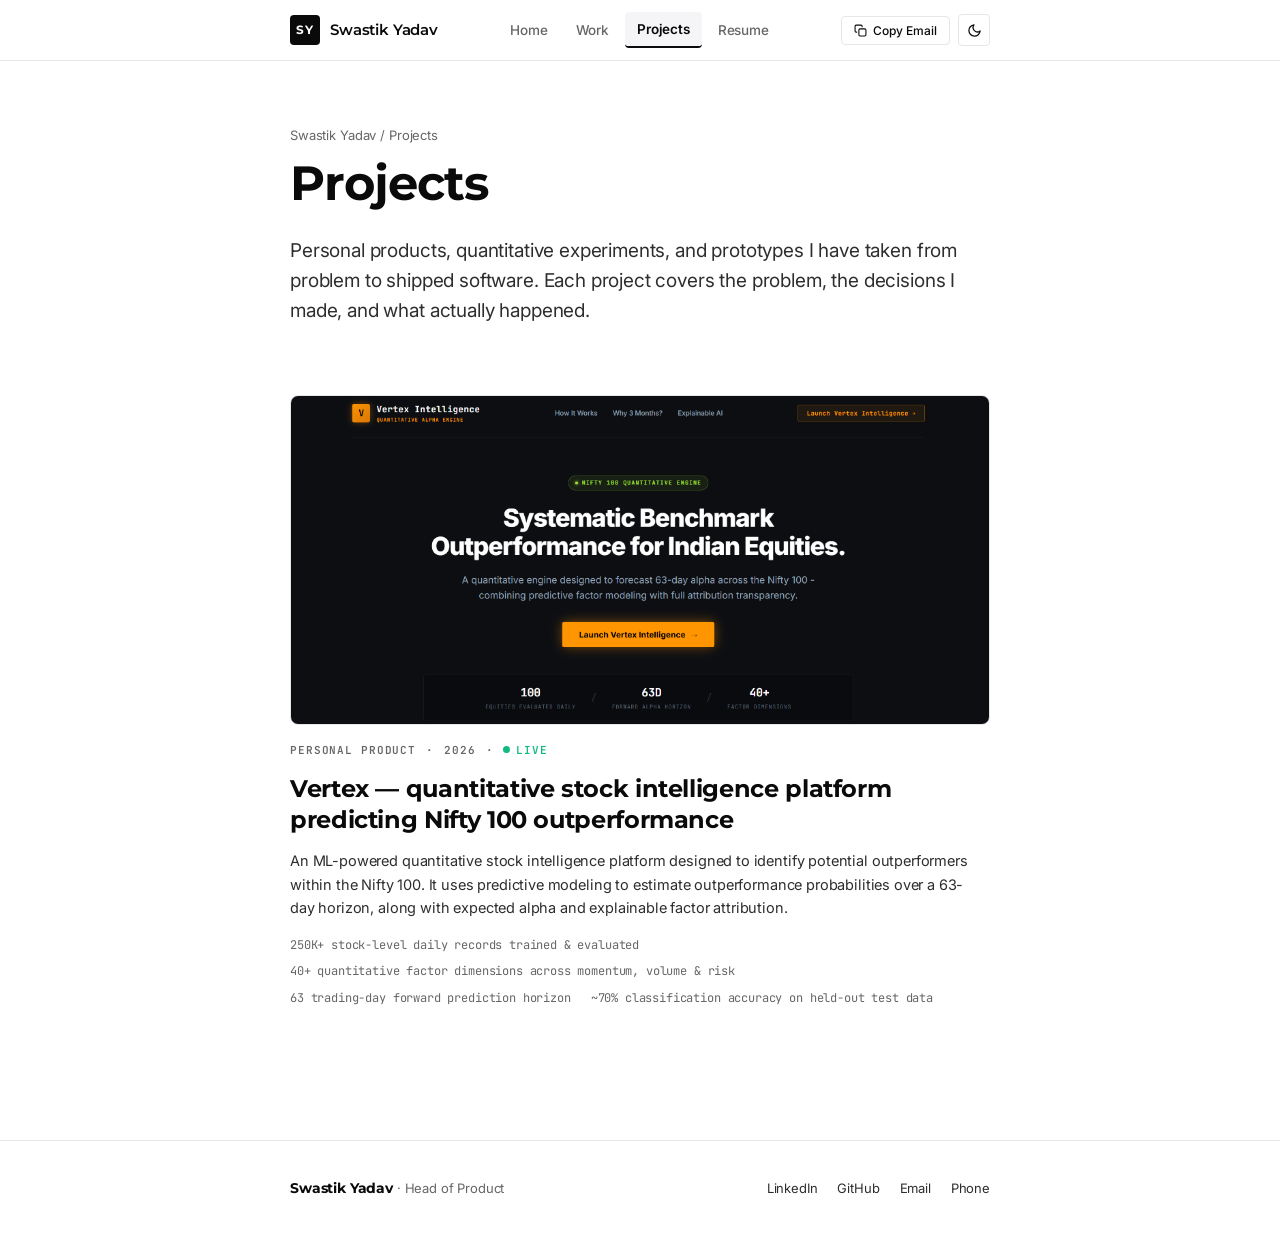
==== projects.html @ e3eb2235 "Remove Product Case Study wording and clean up showcase header and captions" ====
<!DOCTYPE html>
<html lang="en">
<head>
  <meta charset="utf-8">
  <meta name="viewport" content="width=device-width, initial-scale=1">
  <title>Projects · Swastik Yadav</title>
  <meta name="description" content="Personal products, quantitative experiments, and prototypes by Swastik Yadav, Head of Product & Product Builder.">
  <meta name="author" content="Swastik Yadav">
  <meta name="robots" content="index, follow">

  <!-- Canonical & Icons -->
  <link rel="icon" href="/favicon.svg" type="image/svg+xml">
  <link rel="alternate icon" href="/favicon.svg">

  <!-- Social OpenGraph & Twitter Cards -->
  <meta property="og:site_name" content="Swastik Yadav">
  <meta property="og:type" content="website">
  <meta property="og:title" content="Projects · Swastik Yadav">
  <meta property="og:description" content="Personal products, quantitative experiments, and prototypes by Swastik Yadav.">
  <meta name="twitter:card" content="summary_large_image">
  <meta name="twitter:title" content="Projects · Swastik Yadav">
  <meta name="twitter:description" content="Personal products, quantitative experiments, and prototypes by Swastik Yadav.">

  <!-- Structured Data (JSON-LD) -->
  <script type="application/ld+json">
  {
    "@context": "https://schema.org",
    "@type": "CollectionPage",
    "name": "Projects by Swastik Yadav",
    "author": {
      "@type": "Person",
      "name": "Swastik Yadav",
      "url": "https://swastikyadav.com"
    },
    "description": "Personal products, quantitative experiments, and prototypes."
  }
  </script>

  <!-- Instant Theme Execution -->
  <script>
    (function() {
      const saved = localStorage.getItem('theme');
      const theme = (saved === 'dark') ? 'dark' : 'light';
      document.documentElement.dataset.theme = theme;
    })();
  </script>

  <!-- Fonts and Stylesheet -->
  <link rel="preconnect" href="https://fonts.googleapis.com">
  <link rel="preconnect" href="https://fonts.gstatic.com" crossorigin>
  <link rel="stylesheet" href="/styles.css?v=4">
</head>
<body>

  <!-- Sticky Top Navigation Bar -->
  <header class="site-header" role="banner">
    <div class="header-container">
      <a class="brand" href="/" aria-label="Swastik Yadav Portfolio">
        <span class="brand-mark">SY</span>
        <span class="brand-name">Swastik Yadav</span>
      </a>

      <!-- Main Navigation -->
      <nav class="site-nav" aria-label="Main Navigation">
        <a href="/" class="nav-link" data-nav="home">Home</a>
        <a href="/work" class="nav-link" data-nav="work">Work</a>
        <a href="/projects" class="nav-link active" data-nav="projects">Projects</a>
        <a href="/resume" class="nav-link" data-nav="resume">Resume</a>
      </nav>

      <div class="header-actions">
        <!-- Copy Email Action -->
        <button type="button" class="btn-action" data-copy-email="swastik15.work@gmail.com" aria-label="Copy email address" title="Copy email address">
          <svg viewBox="0 0 24 24" fill="none" stroke-width="2" stroke-linecap="round" stroke-linejoin="round">
            <rect x="9" y="9" width="13" height="13" rx="2" ry="2"></rect>
            <path d="M5 15H4a2 2 0 0 1-2-2V4a2 2 0 0 1 2-2h9a2 2 0 0 1 2 2v1"></path>
          </svg>
          <span>Copy Email</span>
        </button>

        <!-- Theme Toggle -->
        <button type="button" class="theme-toggle" data-theme-toggle aria-label="Toggle color theme" title="Toggle theme">
          <span class="theme-toggle-icon"></span>
        </button>
      </div>
    </div>
  </header>

  <!-- Main Projects Listing Content -->
  <main class="page-container" role="main">

    <!-- Page Header (Ujjwal Kumar Style) -->
    <header class="page-header-block">
      <p class="header-breadcrumb">Swastik Yadav / Projects</p>
      <h1 class="page-title">Projects</h1>
      <p class="page-subtitle">
        Personal products, quantitative experiments, and prototypes I have taken from problem to shipped software. Each project covers the problem, the decisions I made, and what actually happened.
      </p>
    </header>

    <!-- Projects Showcase Stack -->
    <section class="showcase-list" aria-label="Selected Personal Projects">

      <!-- Vertex Entry -->
      <article class="showcase-entry">
        <!-- Visual Frame (Mockup / Preview) -->
        <a href="/projects/vertex" class="showcase-media" aria-label="Open Vertex">
          <img src="/assets/vertex.png" alt="Vertex Intelligence — Systematic Benchmark Outperformance for Indian Equities" loading="lazy">
        </a>

        <!-- Metadata Row -->
        <div class="showcase-meta">
          <span>Personal Product</span>
          <span>·</span>
          <span>2026</span>
          <span>·</span>
          <span class="badge-live">Live</span>
        </div>

        <!-- Title -->
        <h2 class="showcase-title">
          <a href="/projects/vertex">Vertex — quantitative stock intelligence platform predicting Nifty 100 outperformance</a>
        </h2>

        <!-- Description -->
        <p class="showcase-desc">
          An ML-powered quantitative stock intelligence platform designed to identify potential outperformers within the Nifty 100. It uses predictive modeling to estimate outperformance probabilities over a 63-day horizon, along with expected alpha and explainable factor attribution.
        </p>

        <!-- Monospace Specs / Highlights -->
        <div class="showcase-specs">
          <span class="showcase-spec-item">250K+ stock-level daily records trained &amp; evaluated</span>
          <span class="showcase-spec-item">40+ quantitative factor dimensions across momentum, volume &amp; risk</span>
          <span class="showcase-spec-item">63 trading-day forward prediction horizon</span>
          <span class="showcase-spec-item">~70% classification accuracy on held-out test data</span>
        </div>
      </article>

    </section>

  </main>

  <!-- Clean Minimalist Footer -->
  <footer class="site-footer" role="contentinfo">
    <div class="footer-container">
      <div class="footer-copy">
        <strong>Swastik Yadav</strong> · Head of Product
      </div>

      <nav class="footer-links" aria-label="Social and professional links">
        <a class="footer-link" href="https://linkedin.com/in/swastik-yadav15" target="_blank" rel="noopener noreferrer">LinkedIn</a>
        <a class="footer-link" href="https://github.com/swastik1510" target="_blank" rel="noopener noreferrer">GitHub</a>
        <a class="footer-link" href="mailto:swastik15.work@gmail.com">Email</a>
        <a class="footer-link" href="tel:+917387340773">Phone</a>
      </nav>
    </div>
  </footer>

  <!-- Script for Theme Toggle, Email Copy, and Navigation -->
  <script src="/script.js" defer></script>
</body>
</html>
---- styles.css ----
/* ==========================================================================
   Swastik Yadav - Portfolio & Resume
   Minimalist Monochrome (White & Black) Layout
   Pure typography, zero card borders/shadows, ultra-fast load time
   ========================================================================== */

@import url('https://fonts.googleapis.com/css2?family=Inter:wght@400;500;600&family=JetBrains+Mono:wght@400;500;600&family=Montserrat:wght@400;500;600;700&display=swap');

:root {
  color-scheme: light;
  --bg: #ffffff;
  --text: #0a0a0a;
  --text-secondary: #2e2e2e;
  --text-muted: #666666;
  --border: #e6e6e6;
  --border-strong: #0a0a0a;
  --card-bg: #fbfbfb;
  --card-border: #e8e8ed;
  --card-hover: #f3f3f6;
  --accent-pill: #f0f0f2;
  --tag-bg: transparent;
  --tag-border: #d0d0d0;
  --tag-text: #0a0a0a;
  --header-bg: rgba(255, 255, 255, 0.94);
  --header-border: #e6e6e6;
  --brand-bg: #0a0a0a;
  --brand-fg: #ffffff;
  --btn-bg: #ffffff;
  --btn-hover: #f5f5f7;
  --serif: "Montserrat", -apple-system, BlinkMacSystemFont, "Segoe UI", Roboto, sans-serif;
  --sans: "Inter", -apple-system, BlinkMacSystemFont, "Segoe UI", Roboto, sans-serif;
  --mono: "JetBrains Mono", "SF Mono", Consolas, monospace;
  --page: min(700px, calc(100vw - 36px));
  --transition: all 0.15s ease;
}

html[data-theme="dark"] {
  color-scheme: dark;
  --bg: #0c0c0e;
  --text: #f5f5f7;
  --text-secondary: #cccccc;
  --text-muted: #888888;
  --border: #222226;
  --border-strong: #f5f5f7;
  --card-bg: #141417;
  --card-border: #26262c;
  --card-hover: #1c1c21;
  --accent-pill: #1f1f25;
  --tag-bg: transparent;
  --tag-border: #383838;
  --tag-text: #f5f5f7;
  --header-bg: rgba(12, 12, 14, 0.94);
  --header-border: #222226;
  --brand-bg: #f5f5f7;
  --brand-fg: #0c0c0e;
  --btn-bg: #141417;
  --btn-hover: #202026;
}

/* Base Reset & Typography */
* {
  box-sizing: border-box;
  margin: 0;
  padding: 0;
}

html {
  scroll-behavior: smooth;
  -webkit-text-size-adjust: 100%;
}

body {
  background: var(--bg);
  color: var(--text);
  font-family: var(--sans);
  font-size: 15.5px;
  line-height: 1.65;
  letter-spacing: -0.01em;
  min-height: 100vh;
  transition: background-color 0.2s ease, color 0.2s ease;
  overflow-x: hidden;
}

a {
  color: inherit;
  text-decoration: underline;
  text-decoration-thickness: 1px;
  text-underline-offset: 3px;
  transition: var(--transition);
}

a:hover:not(.showcase-media):not(.brand) {
  color: var(--text);
  opacity: 0.7;
}

a:focus-visible,
button:focus-visible {
  outline: 2px solid var(--text);
  outline-offset: 3px;
}

h1, h2, h3, h4 {
  font-family: var(--serif);
  font-weight: 600;
  color: var(--text);
  letter-spacing: -0.02em;
}

p {
  color: var(--text-secondary);
}

/* Site Header */
.site-header {
  position: sticky;
  top: 0;
  z-index: 100;
  width: 100%;
  backdrop-filter: blur(8px);
  -webkit-backdrop-filter: blur(8px);
  background: var(--header-bg);
  border-bottom: 1px solid var(--header-border);
  transition: background-color 0.2s ease, border-color 0.2s ease;
}

.header-container {
  width: var(--page);
  margin: 0 auto;
  height: 60px;
  display: flex;
  align-items: center;
  justify-content: space-between;
  gap: 16px;
}

.brand {
  display: inline-flex;
  align-items: center;
  gap: 10px;
  text-decoration: none;
  color: var(--text);
}

.brand-mark {
  display: inline-grid;
  place-items: center;
  width: 30px;
  height: 30px;
  border-radius: 4px;
  background: var(--brand-bg);
  color: var(--brand-fg);
  font-family: var(--serif);
  font-size: 12px;
  font-weight: 700;
  letter-spacing: 0.05em;
}

.brand-name {
  font-family: var(--serif);
  font-size: 15px;
  font-weight: 600;
  color: var(--text);
}

/* Navigation Links */
.site-nav {
  display: flex;
  align-items: center;
  gap: 4px;
}

.nav-link {
  display: inline-flex;
  align-items: center;
  padding: 6px 12px;
  font-family: var(--sans);
  font-size: 13.5px;
  font-weight: 500;
  color: var(--text-muted);
  text-decoration: none;
  border-radius: 4px;
  transition: var(--transition);
}

.nav-link:hover {
  color: var(--text);
  background: var(--btn-hover);
  opacity: 1;
}

.nav-link.active {
  color: var(--text);
  font-weight: 600;
  background: var(--btn-hover);
  border-bottom: 2px solid var(--border-strong);
}

.header-actions {
  display: flex;
  align-items: center;
  gap: 8px;
}

.btn-action {
  display: inline-flex;
  align-items: center;
  gap: 6px;
  padding: 6px 12px;
  border: 1px solid var(--border);
  border-radius: 4px;
  background: var(--btn-bg);
  color: var(--text);
  font-family: var(--sans);
  font-size: 12px;
  font-weight: 500;
  cursor: pointer;
  text-decoration: none;
  transition: var(--transition);
}

.btn-action:hover {
  background: var(--btn-hover);
  border-color: var(--border-strong);
}

.btn-action svg {
  width: 13px;
  height: 13px;
  stroke: currentColor;
}

/* Theme Toggle */
.theme-toggle {
  position: relative;
  display: inline-grid;
  width: 32px;
  height: 32px;
  place-items: center;
  border: 1px solid var(--border);
  border-radius: 4px;
  background: var(--btn-bg);
  color: var(--text);
  cursor: pointer;
  transition: var(--transition);
}

.theme-toggle:hover {
  background: var(--btn-hover);
  border-color: var(--border-strong);
}

.theme-toggle-icon {
  width: 14px;
  height: 14px;
}



/* Main Layout */
.resume-page {
  width: var(--page);
  margin: 0 auto;
  padding: clamp(32px, 5vw, 64px) 0 clamp(48px, 7vw, 84px);
}

.resume-sheet {
  display: flex;
  flex-direction: column;
  gap: 48px;
}

/* Resume Head (Header Block) */
.resume-head {
  padding-bottom: 24px;
  border-bottom: 1px solid var(--border);
}

.eyebrow {
  display: inline-block;
  margin-bottom: 8px;
  color: var(--text-muted);
  font-family: var(--mono);
  font-size: 13px;
  font-weight: 600;
  letter-spacing: 0.12em;
  text-transform: uppercase;
}

.resume-head h1 {
  font-size: clamp(34px, 5vw, 52px);
  line-height: 1.1;
  font-weight: 600;
  color: var(--text);
}

.resume-meta {
  display: flex;
  flex-wrap: wrap;
  align-items: center;
  gap: 10px 24px;
  margin-top: 18px;
  font-family: var(--mono);
  font-size: 13px;
  color: var(--text-muted);
}

.resume-meta-item {
  display: inline-flex;
  align-items: center;
  gap: 6px;
  text-decoration: none;
  color: var(--text-secondary);
}

.resume-meta-item:hover {
  color: var(--text);
  text-decoration: underline;
}

.resume-meta-item svg {
  width: 13px;
  height: 13px;
  stroke: currentColor;
}

/* Resume Section */
.resume-section {
  display: flex;
  flex-direction: column;
  gap: 18px;
}

.section-title {
  font-size: 18px;
  font-weight: 700;
  color: var(--text);
  text-transform: uppercase;
  letter-spacing: 0.08em;
  padding-bottom: 8px;
  border-bottom: 1px solid var(--border);
  margin: 0;
}

.section-title::before {
  content: none !important;
}

.summary-text {
  font-size: 15.5px;
  line-height: 1.7;
  color: var(--text-secondary);
}

/* Skills Section: Plain text separated by middle dots */
.skills-list {
  font-size: 15px;
  line-height: 1.75;
  color: var(--text-secondary);
}

/* Resume Stack & Entries (NO CARDS, PURE MINIMALIST TYPOGRAPHY) */
.resume-stack {
  display: flex;
  flex-direction: column;
  gap: 32px;
}

.resume-entry {
  background: transparent !important;
  border: none !important;
  border-radius: 0 !important;
  box-shadow: none !important;
  padding: 0 !important;
}

.resume-entry-header {
  display: flex;
  flex-wrap: wrap;
  align-items: baseline;
  justify-content: space-between;
  gap: 8px 16px;
  margin-bottom: 4px;
}

.resume-entry-title {
  font-size: 17.5px;
  font-weight: 600;
  color: var(--text);
}

.resume-entry-title a {
  color: inherit;
  text-decoration: none;
  display: inline-flex;
  align-items: center;
  gap: 4px;
  transition: var(--transition);
}

.resume-entry-title a:hover {
  text-decoration: underline;
  text-underline-offset: 3px;
  opacity: 0.8;
}

.resume-date {
  font-family: var(--mono);
  font-size: 12px;
  color: var(--text-muted);
  letter-spacing: 0.04em;
  white-space: nowrap;
}

.resume-entry-org {
  font-size: 14px;
  color: var(--text-muted);
  margin-bottom: 10px;
}

.resume-bullets {
  display: flex;
  flex-direction: column;
  gap: 8px;
  padding-left: 18px;
}

.resume-bullets li {
  font-size: 14.5px;
  line-height: 1.65;
  color: var(--text-secondary);
}

.project-stack {
  font-family: var(--mono);
  font-size: 12px;
  color: var(--text-muted);
  margin-top: 10px;
  letter-spacing: 0.02em;
}

/* Education Layout (NO CARDS) */
.education-stack {
  display: flex;
  flex-direction: column;
  gap: 20px;
}

.education-item {
  display: flex;
  flex-direction: column;
  gap: 4px;
}

.education-item-header {
  display: flex;
  flex-wrap: wrap;
  justify-content: space-between;
  align-items: baseline;
  gap: 8px;
}

.education-degree {
  font-size: 16.5px;
  font-weight: 600;
  color: var(--text);
}

.education-school {
  font-size: 14px;
  color: var(--text-secondary);
}

.education-meta {
  font-family: var(--mono);
  font-size: 12px;
  color: var(--text-muted);
}

.education-achievement {
  font-size: 13.5px;
  color: var(--text-secondary);
  margin-top: 2px;
}

/* ==========================================================================
   Portfolio Layouts: Shared, Home, Work Case Studies, and Projects
   ========================================================================== */

.page-container {
  width: var(--page);
  margin: 0 auto;
  padding: clamp(32px, 5vw, 64px) 0 clamp(48px, 7vw, 84px);
  display: flex;
  flex-direction: column;
  gap: 56px;
}

/* Page Header & Eyebrows */
.page-eyebrow {
  display: inline-flex;
  align-items: center;
  gap: 8px;
  font-family: var(--mono);
  font-size: 12px;
  font-weight: 600;
  text-transform: uppercase;
  letter-spacing: 0.12em;
  color: var(--text-muted);
  margin-bottom: 12px;
}

.page-title {
  font-size: clamp(32px, 4.5vw, 48px);
  line-height: 1.15;
  font-weight: 700;
  color: var(--text);
  margin-bottom: 14px;
}

.page-subtitle {
  font-size: clamp(16px, 2vw, 19px);
  line-height: 1.6;
  color: var(--text-secondary);
  max-width: 720px;
}

/* --------------------------------------------------------------------------
   HOMEPAGE STYLES
   -------------------------------------------------------------------------- */
.home-hero {
  display: flex;
  flex-direction: column;
  gap: 20px;
  padding-bottom: 40px;
  border-bottom: 1px solid var(--border);
}

.status-badge {
  display: inline-flex;
  align-items: center;
  gap: 8px;
  font-family: var(--mono);
  font-size: 12px;
  padding: 4px 10px;
  border-radius: 999px;
  background: var(--card-bg);
  border: 1px solid var(--border);
  color: var(--text-secondary);
  width: fit-content;
}

.status-dot {
  width: 7px;
  height: 7px;
  border-radius: 50%;
  background: #10b981;
  display: inline-block;
}

.hero-headline {
  font-size: clamp(34px, 5vw, 54px);
  line-height: 1.12;
  font-weight: 700;
  letter-spacing: -0.03em;
  color: var(--text);
  max-width: 820px;
}

.hero-lead {
  font-size: clamp(16px, 2vw, 19px);
  line-height: 1.7;
  color: var(--text-secondary);
  max-width: 760px;
}

.hero-actions {
  display: flex;
  flex-wrap: wrap;
  align-items: center;
  gap: 12px;
  margin-top: 8px;
}

.btn-primary {
  display: inline-flex;
  align-items: center;
  gap: 8px;
  padding: 10px 20px;
  background: var(--text);
  color: var(--bg);
  font-family: var(--sans);
  font-size: 13.5px;
  font-weight: 600;
  border-radius: 4px;
  text-decoration: none;
  border: 1px solid var(--text);
  transition: var(--transition);
}

.btn-primary:hover {
  opacity: 0.88;
  color: var(--bg);
}

.btn-secondary {
  display: inline-flex;
  align-items: center;
  gap: 8px;
  padding: 10px 18px;
  background: var(--btn-bg);
  color: var(--text);
  font-family: var(--sans);
  font-size: 13.5px;
  font-weight: 500;
  border-radius: 4px;
  text-decoration: none;
  border: 1px solid var(--border);
  transition: var(--transition);
}

.btn-secondary:hover {
  background: var(--btn-hover);
  border-color: var(--border-strong);
}

/* Home Section Layout */
.home-section {
  display: flex;
  flex-direction: column;
  gap: 24px;
}

.section-top-bar {
  display: flex;
  justify-content: space-between;
  align-items: flex-end;
  border-bottom: 1px solid var(--border);
  padding-bottom: 12px;
}

.section-top-bar h2 {
  font-size: 20px;
  font-weight: 700;
  text-transform: uppercase;
  letter-spacing: 0.06em;
}

.view-all-link {
  font-family: var(--mono);
  font-size: 13px;
  color: var(--text-muted);
  text-decoration: none;
  display: inline-flex;
  align-items: center;
  gap: 4px;
}

.view-all-link:hover {
  color: var(--text);
  text-decoration: underline;
}

/* Teaser Card (Monochrome, subtle border, rich info) */
.teaser-card {
  display: block;
  text-decoration: none;
  color: inherit;
  padding: clamp(24px, 3.5vw, 36px);
  border: 1px solid var(--border);
  border-radius: 6px;
  background: var(--card-bg);
  transition: transform 0.15s ease, border-color 0.15s ease, background-color 0.15s ease;
}

.teaser-card:hover {
  border-color: var(--border-strong);
  background: var(--card-hover);
  transform: translateY(-2px);
}

.teaser-card-eyebrow {
  display: flex;
  align-items: center;
  justify-content: space-between;
  margin-bottom: 12px;
}

.teaser-badge {
  font-family: var(--mono);
  font-size: 11.5px;
  font-weight: 600;
  color: var(--text-muted);
  letter-spacing: 0.08em;
  text-transform: uppercase;
}

.teaser-year {
  font-family: var(--mono);
  font-size: 12px;
  color: var(--text-muted);
}

.teaser-title {
  font-size: clamp(20px, 3vw, 26px);
  font-weight: 700;
  color: var(--text);
  margin-bottom: 10px;
  line-height: 1.25;
}

.teaser-desc {
  font-size: 15px;
  line-height: 1.65;
  color: var(--text-secondary);
  margin-bottom: 20px;
}

.teaser-footer {
  display: flex;
  flex-wrap: wrap;
  align-items: center;
  justify-content: space-between;
  gap: 12px;
  padding-top: 16px;
  border-top: 1px solid var(--border);
}

.tags-cluster {
  display: flex;
  flex-wrap: wrap;
  gap: 8px;
}

.tag-pill {
  font-family: var(--mono);
  font-size: 11px;
  padding: 3px 8px;
  border-radius: 3px;
  background: var(--accent-pill);
  color: var(--text-secondary);
  border: 1px solid var(--tag-border);
}

.read-cta {
  font-family: var(--mono);
  font-size: 13px;
  font-weight: 600;
  color: var(--text);
  display: inline-flex;
  align-items: center;
  gap: 6px;
}

/* Pillars Grid on Homepage */
.pillars-grid {
  display: grid;
  grid-template-columns: repeat(auto-fit, minmax(260px, 1fr));
  gap: 16px;
}

.pillar-item {
  padding: 24px;
  border: 1px solid var(--border);
  border-radius: 6px;
  background: var(--card-bg);
}

.pillar-num {
  font-family: var(--mono);
  font-size: 12px;
  color: var(--text-muted);
  margin-bottom: 8px;
}

.pillar-title {
  font-size: 16px;
  font-weight: 600;
  color: var(--text);
  margin-bottom: 8px;
}

.pillar-desc {
  font-size: 14px;
  line-height: 1.6;
  color: var(--text-secondary);
}

/* --------------------------------------------------------------------------
   WORK & PRODUCT CASE STUDY STYLES (Salary SIP & Miles Wealth)
   -------------------------------------------------------------------------- */
.case-study {
  display: flex;
  flex-direction: column;
  gap: 48px;
}

.case-study-hero {
  display: flex;
  flex-direction: column;
  gap: 16px;
  padding-bottom: 32px;
  border-bottom: 1px solid var(--border);
}

.case-top-meta {
  display: flex;
  flex-wrap: wrap;
  align-items: center;
  gap: 8px 16px;
  font-family: var(--mono);
  font-size: 12.5px;
  letter-spacing: 0.05em;
  color: var(--text-muted);
  text-transform: uppercase;
}

.meta-divider {
  color: var(--border-strong);
  opacity: 0.3;
}

.case-main-title {
  font-size: clamp(34px, 5.5vw, 56px);
  font-weight: 700;
  line-height: 1.08;
  letter-spacing: -0.03em;
  color: var(--text);
}

.case-sub-header {
  font-size: clamp(17px, 2.4vw, 22px);
  line-height: 1.45;
  color: var(--text-secondary);
  font-weight: 500;
}

/* Overview & Role Callout Box */
.case-overview-box {
  display: grid;
  grid-template-columns: 1.3fr 1fr;
  gap: 24px;
  padding: 28px;
  border: 1px solid var(--border);
  border-radius: 6px;
  background: var(--card-bg);
}

.overview-col h4 {
  font-family: var(--mono);
  font-size: 11.5px;
  font-weight: 700;
  text-transform: uppercase;
  letter-spacing: 0.1em;
  color: var(--text-muted);
  margin-bottom: 8px;
}

.overview-col p {
  font-size: 15px;
  line-height: 1.65;
  color: var(--text);
}

/* Numbered Case Study Sections */
.case-step-section {
  display: flex;
  flex-direction: column;
  gap: 20px;
}

.case-step-header {
  display: flex;
  align-items: baseline;
  gap: 14px;
  padding-bottom: 10px;
  border-bottom: 1px solid var(--border);
}

.step-number {
  font-family: var(--mono);
  font-size: 20px;
  font-weight: 700;
  color: var(--text-muted);
}

.step-heading {
  font-size: clamp(20px, 3vw, 24px);
  font-weight: 700;
  color: var(--text);
  letter-spacing: -0.01em;
}

.case-prose {
  font-size: 16px;
  line-height: 1.7;
  color: var(--text-secondary);
}

/* Pull quote opportunity */
.opportunity-callout {
  padding: 24px 28px;
  border-left: 3px solid var(--border-strong);
  background: var(--card-bg);
  border-radius: 0 4px 4px 0;
  margin: 8px 0;
}

.opportunity-label {
  font-family: var(--mono);
  font-size: 11.5px;
  font-weight: 700;
  text-transform: uppercase;
  letter-spacing: 0.1em;
  color: var(--text-muted);
  margin-bottom: 6px;
}

.opportunity-quote {
  font-family: var(--serif);
  font-size: clamp(17px, 2.2vw, 21px);
  font-weight: 600;
  line-height: 1.45;
  color: var(--text);
}

/* Insights 2-Column Grid */
.insights-grid {
  display: grid;
  grid-template-columns: 1fr 1fr;
  gap: 20px;
  margin-top: 8px;
}

.insight-card {
  padding: 24px;
  border: 1px solid var(--border);
  border-radius: 6px;
  background: var(--card-bg);
  display: flex;
  flex-direction: column;
  gap: 12px;
}

.insight-card-title {
  font-size: 16px;
  font-weight: 600;
  color: var(--text);
  display: flex;
  align-items: center;
  gap: 8px;
}

.insight-list {
  display: flex;
  flex-direction: column;
  gap: 10px;
  padding-left: 18px;
}

.insight-list li {
  font-size: 14.5px;
  line-height: 1.6;
  color: var(--text-secondary);
}

/* Capabilities Grid */
.capabilities-grid {
  display: grid;
  grid-template-columns: repeat(auto-fit, minmax(280px, 1fr));
  gap: 16px;
  margin: 12px 0;
}

.capability-card {
  padding: 18px 20px;
  border: 1px solid var(--border);
  border-radius: 4px;
  background: var(--card-bg);
  display: flex;
  align-items: flex-start;
  gap: 12px;
}

.capability-card svg {
  width: 18px;
  height: 18px;
  stroke: var(--text);
  flex-shrink: 0;
  margin-top: 3px;
}

.capability-text {
  font-size: 14.5px;
  line-height: 1.55;
  color: var(--text);
  font-weight: 500;
}

/* Product Image Showcase */
.product-showcase,
.product-showcase:hover {
  margin: 20px 0;
  border: 1px solid var(--border) !important;
  border-radius: 8px;
  background: #081a14;
  overflow: hidden;
  transform: none !important;
  transition: none !important;
  box-shadow: none !important;
  filter: none !important;
  opacity: 1 !important;
}

.showcase-img-wrap {
  width: 100%;
  display: flex;
  justify-content: center;
  align-items: center;
  padding: 0;
  background: #081a14;
}

.showcase-img,
.showcase-img:hover {
  width: 100%;
  height: auto;
  max-height: 480px;
  object-fit: contain;
  display: block;
  transform: none !important;
  transition: none !important;
  box-shadow: none !important;
  filter: none !important;
  opacity: 1 !important;
}

/* Ecosystem Partnerships Grid */
.partnerships-grid {
  display: grid;
  grid-template-columns: repeat(auto-fit, minmax(260px, 1fr));
  gap: 16px;
  margin-top: 8px;
}

.partner-box {
  padding: 22px;
  border: 1px solid var(--border);
  border-radius: 6px;
  background: var(--card-bg);
  display: flex;
  flex-direction: column;
  gap: 8px;
}

.partner-header {
  display: flex;
  align-items: baseline;
  justify-content: space-between;
}

.partner-name {
  font-size: 16.5px;
  font-weight: 700;
  color: var(--text);
}

.partner-role-tag {
  font-family: var(--mono);
  font-size: 10.5px;
  text-transform: uppercase;
  color: var(--text-muted);
}

.partner-desc {
  font-size: 14px;
  line-height: 1.6;
  color: var(--text-secondary);
}

/* Launch and Ownership Card */
.launch-ownership-card {
  padding: 24px;
  border: 1px solid var(--border);
  border-radius: 6px;
  background: var(--card-bg);
  display: flex;
  flex-direction: column;
  gap: 6px;
}

.launch-label {
  font-family: var(--mono);
  font-size: 11.5px;
  font-weight: 700;
  letter-spacing: 0.1em;
  text-transform: uppercase;
  color: var(--text-muted);
}

.launch-desc {
  font-size: 15px;
  line-height: 1.6;
  color: var(--text);
}

/* --------------------------------------------------------------------------
   PROJECTS PAGE STYLES (Vertex Quantitative Platform Layout)
   -------------------------------------------------------------------------- */
.project-full-entry {
  display: flex;
  flex-direction: column;
  gap: 40px;
}

.project-hero-block {
  display: flex;
  flex-direction: column;
  gap: 16px;
  padding-bottom: 28px;
  border-bottom: 1px solid var(--border);
}

.project-headline-row {
  display: flex;
  flex-wrap: wrap;
  align-items: baseline;
  justify-content: space-between;
  gap: 16px;
}

.project-title {
  font-size: clamp(28px, 4vw, 42px);
  font-weight: 700;
  letter-spacing: -0.02em;
  color: var(--text);
}

.btn-external-link {
  display: inline-flex;
  align-items: center;
  gap: 6px;
  padding: 8px 16px;
  background: var(--text);
  color: var(--bg);
  font-family: var(--sans);
  font-size: 13px;
  font-weight: 600;
  border-radius: 4px;
  text-decoration: none;
  border: 1px solid var(--text);
  transition: var(--transition);
}

.btn-external-link:hover {
  opacity: 0.88;
  color: var(--bg);
}

/* Quantitative Metric Stats Pills Grid */
.stats-metrics-grid {
  display: grid;
  grid-template-columns: repeat(auto-fit, minmax(220px, 1fr));
  gap: 16px;
  margin: 12px 0;
}

.metric-pill-card {
  padding: 22px 20px;
  border: 1px solid var(--border);
  border-radius: 6px;
  background: var(--card-bg);
  display: flex;
  flex-direction: column;
  gap: 4px;
}

.metric-number {
  font-family: var(--serif);
  font-size: clamp(26px, 3.5vw, 34px);
  font-weight: 700;
  color: var(--text);
  line-height: 1.1;
}

.metric-caption {
  font-family: var(--mono);
  font-size: 12px;
  color: var(--text-muted);
  line-height: 1.45;
}

/* Project Prose & Section Blocks */
.project-content-block {
  display: flex;
  flex-direction: column;
  gap: 14px;
}

.project-block-title {
  font-size: 20px;
  font-weight: 700;
  color: var(--text);
  padding-bottom: 8px;
  border-bottom: 1px solid var(--border);
}

/* Three Key Outputs Grid */
.outputs-grid {
  display: grid;
  grid-template-columns: repeat(auto-fit, minmax(250px, 1fr));
  gap: 16px;
  margin-top: 8px;
}

.output-card {
  padding: 22px;
  border: 1px solid var(--border);
  border-radius: 6px;
  background: var(--card-bg);
  display: flex;
  flex-direction: column;
  gap: 8px;
}

.output-card-title {
  font-size: 15.5px;
  font-weight: 600;
  color: var(--text);
}

.output-card-desc {
  font-size: 14px;
  line-height: 1.6;
  color: var(--text-secondary);
}

/* Features Grid */
.features-grid {
  display: grid;
  grid-template-columns: repeat(auto-fit, minmax(250px, 1fr));
  gap: 16px;
  margin-top: 8px;
}

.feature-box {
  padding: 22px;
  border: 1px solid var(--border);
  border-radius: 6px;
  background: var(--card-bg);
  display: flex;
  flex-direction: column;
  gap: 8px;
}

.feature-box-title {
  font-size: 15.5px;
  font-weight: 600;
  color: var(--text);
}

.feature-box-desc {
  font-size: 14px;
  line-height: 1.6;
  color: var(--text-secondary);
}

/* Disclaimer Banner */
.disclaimer-banner {
  padding: 18px 22px;
  border: 1px solid var(--border);
  border-left: 3px solid var(--text-muted);
  border-radius: 4px;
  background: var(--card-bg);
  font-size: 13.5px;
  line-height: 1.6;
  color: var(--text-muted);
}

/* ==========================================================================
   Showcase List Layout (Inspired by Ujjwal Kumar's Portfolio)
   Used across both Work and Projects pages
   ========================================================================== */

.page-header-block {
  display: flex;
  flex-direction: column;
  gap: 10px;
  padding-bottom: 12px;
}

.header-breadcrumb {
  font-family: var(--sans);
  font-size: 13px;
  color: var(--text-muted);
  letter-spacing: -0.01em;
}

.header-breadcrumb a {
  color: inherit;
  text-decoration: none;
}

.header-breadcrumb a:hover {
  color: var(--text);
  text-decoration: underline;
}

.showcase-list {
  display: flex;
  flex-direction: column;
  gap: clamp(40px, 5vw, 56px);
}

.showcase-entry {
  display: flex;
  flex-direction: column;
  gap: 14px;
  position: relative;
}

/* Media / Visual Frame (Compact & 16:9 Proportion) - Completely Static */
.showcase-media,
.showcase-media:hover,
.showcase-media:focus,
.showcase-media:active {
  width: 100%;
  aspect-ratio: 16 / 9;
  max-height: 330px;
  border-radius: 8px;
  border: 1px solid var(--border) !important;
  background: #000000;
  overflow: hidden;
  position: relative;
  display: flex;
  align-items: center;
  justify-content: center;
  text-decoration: none;
  cursor: pointer;
  opacity: 1 !important;
  transform: none !important;
  transition: none !important;
  animation: none !important;
  box-shadow: none !important;
}

.showcase-media img,
.showcase-media:hover img,
.showcase-media:focus img {
  width: 100%;
  height: 100%;
  object-fit: cover;
  object-position: center;
  display: block;
  opacity: 1 !important;
  filter: none !important;
  transform: none !important;
  transition: none !important;
  animation: none !important;
}

/* Metadata Bar */
.showcase-meta {
  display: flex;
  flex-wrap: wrap;
  align-items: center;
  gap: 8px 10px;
  font-family: var(--mono);
  font-size: 11px;
  font-weight: 600;
  text-transform: uppercase;
  letter-spacing: 0.08em;
  color: var(--text-muted);
  margin-top: 2px;
}

.showcase-meta .badge-live {
  display: inline-flex;
  align-items: center;
  gap: 6px;
  color: #10b981;
  font-weight: 600;
}

.showcase-meta .badge-live::before {
  content: "";
  display: inline-block;
  width: 7px;
  height: 7px;
  border-radius: 50%;
  background: #10b981;
}

/* Title */
.showcase-title {
  font-size: clamp(20px, 2.5vw, 24px);
  font-weight: 700;
  line-height: 1.3;
  letter-spacing: -0.015em;
  color: var(--text);
  margin: 0;
}

.showcase-title a {
  color: inherit;
  text-decoration: none;
}

.showcase-title a:hover {
  text-decoration: underline;
  text-underline-offset: 3px;
}

/* Description */
.showcase-desc {
  font-size: 14.5px;
  line-height: 1.6;
  color: var(--text-secondary);
  max-width: 680px;
  margin: 0;
}

/* Monospace Specs & Metrics (Ujjwal Style) */
.showcase-specs {
  font-family: var(--mono);
  font-size: 12px;
  line-height: 1.7;
  color: var(--text-muted);
  display: flex;
  flex-wrap: wrap;
  gap: 6px 20px;
  margin-top: 2px;
}

.showcase-spec-item {
  display: inline-flex;
  align-items: center;
  gap: 8px;
}

.showcase-actions {
  display: flex;
  align-items: center;
  gap: 16px;
  margin-top: 4px;
}

.back-link {
  display: inline-flex;
  align-items: center;
  gap: 6px;
  font-family: var(--mono);
  font-size: 13px;
  color: var(--text-muted);
  text-decoration: none;
  margin-bottom: 20px;
  transition: var(--transition);
}

.back-link:hover {
  color: var(--text);
  text-decoration: underline;
}

/* Additional Projects / Research Section */
.additional-projects-section {
  display: flex;
  flex-direction: column;
  gap: 20px;
  padding-top: 32px;
  border-top: 1px solid var(--border);
}

/* Responsive Overrides */
@media (max-width: 768px) {
  .case-overview-box {
    grid-template-columns: 1fr;
    gap: 16px;
    padding: 20px;
  }

  .insights-grid {
    grid-template-columns: 1fr;
  }

  .project-headline-row {
    flex-direction: column;
    align-items: flex-start;
  }
}

@media (max-width: 720px) {
  .header-container {
    height: auto;
    padding: 10px 0;
    flex-wrap: wrap;
    gap: 10px;
  }

  .site-nav {
    order: 3;
    width: 100%;
    justify-content: flex-start;
    overflow-x: auto;
    padding-bottom: 4px;
    gap: 4px;
  }

  .nav-link {
    padding: 5px 10px;
    font-size: 13px;
    white-space: nowrap;
  }
}


.site-footer {
  border-top: 1px solid var(--border);
  padding: 36px 0;
  margin-top: 48px;
}

.footer-container {
  width: var(--page);
  margin: 0 auto;
  display: flex;
  flex-wrap: wrap;
  justify-content: space-between;
  align-items: center;
  gap: 16px;
  font-size: 13px;
  color: var(--text-muted);
}

.footer-copy strong {
  font-family: var(--serif);
  font-size: 14px;
  color: var(--text);
}

.footer-links {
  display: flex;
  flex-wrap: wrap;
  gap: 20px;
}

.footer-link {
  color: var(--text-secondary);
  text-decoration: none;
  transition: var(--transition);
}

.footer-link:hover {
  color: var(--text);
  text-decoration: underline;
}

/* Toast Notification */
.toast {
  position: fixed;
  bottom: 24px;
  left: 50%;
  transform: translateX(-50%) translateY(80px);
  opacity: 0;
  background: var(--text);
  color: var(--bg);
  padding: 8px 16px;
  border-radius: 4px;
  font-size: 12.5px;
  font-family: var(--mono);
  display: flex;
  align-items: center;
  gap: 8px;
  box-shadow: 0 4px 16px rgba(0, 0, 0, 0.2);
  pointer-events: none;
  transition: transform 0.2s ease, opacity 0.2s ease;
  z-index: 1000;
}

.toast.show {
  transform: translateX(-50%) translateY(0);
  opacity: 1;
}

/* ==========================================================================
   Print Stylesheet
   ========================================================================== */
@media print {
  @page {
    margin: 12mm 15mm;
    size: A4 portrait;
  }

  body {
    background: #ffffff !important;
    color: #000000 !important;
    font-size: 10.5pt !important;
    line-height: 1.45 !important;
  }

  .site-header,
  .site-footer,
  .toast,
  .theme-toggle {
    display: none !important;
  }

  .resume-page {
    max-width: 100% !important;
    width: 100% !important;
    padding: 0 !important;
  }

  .resume-sheet {
    gap: 14pt !important;
  }

  .resume-head {
    padding-bottom: 10pt !important;
    border-bottom: 1pt solid #000000 !important;
  }

  .resume-head h1 {
    font-size: 24pt !important;
    color: #000000 !important;
  }

  .resume-meta {
    margin-top: 8pt !important;
    font-size: 9pt !important;
    gap: 12pt !important;
  }

  .section-title {
    font-size: 11pt !important;
    border-bottom: 1pt solid #000000 !important;
    padding-bottom: 3pt !important;
    margin-bottom: 8pt !important;
  }

  .resume-entry,
  .education-item {
    page-break-inside: avoid;
    margin-bottom: 10pt !important;
  }

  .resume-entry-title,
  .education-degree {
    font-size: 11pt !important;
    color: #000000 !important;
  }

  .resume-entry-title a {
    text-decoration: none !important;
    color: #000000 !important;
  }

  .resume-bullets li {
    font-size: 9.5pt !important;
    line-height: 1.4 !important;
    color: #000000 !important;
  }

  .skill-tag,
  .project-tag {
    border: 1pt solid #cccccc !important;
    padding: 1pt 5pt !important;
    font-size: 8pt !important;
  }
}

/* Responsive adjustments */
@media (max-width: 640px) {
  .btn-action span {
    display: none;
  }

  .btn-action {
    padding: 6px 8px;
  }

  .resume-entry-header,
  .education-item-header {
    flex-direction: column;
    gap: 2px;
  }

  .footer-container {
    flex-direction: column;
    align-items: flex-start;
  }
}
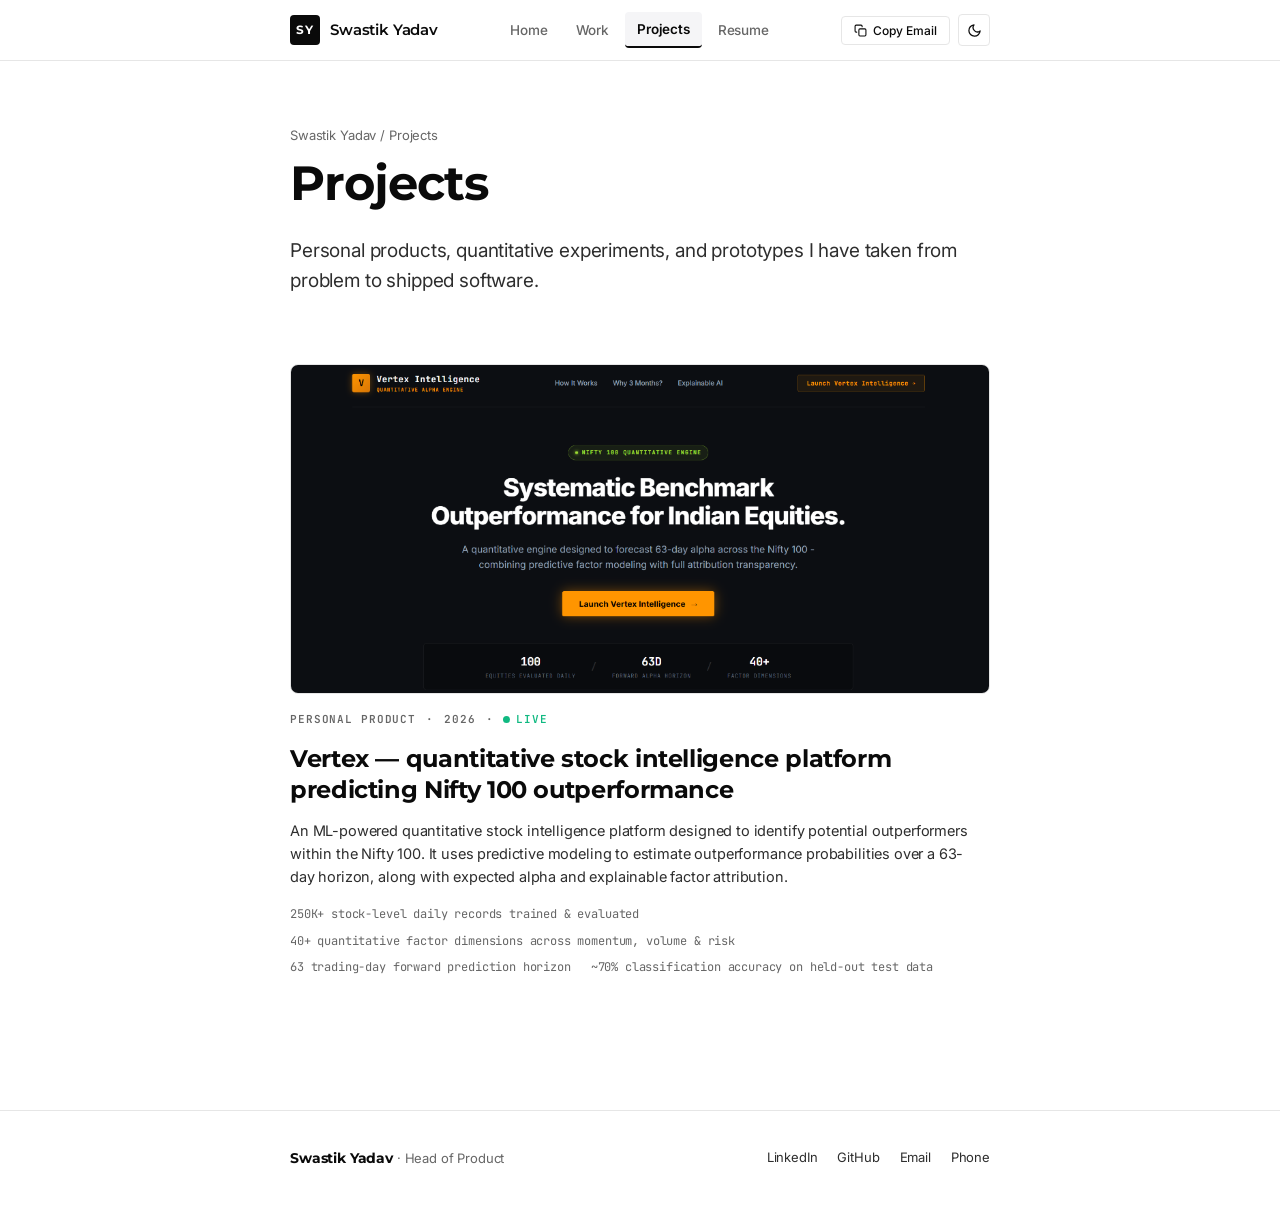
==== commit b9edaa22: "Simplify Work and Project detail pages to match minimal editorial layout" ====
--- a/projects.html
+++ b/projects.html
@@ -48,7 +48,7 @@
   <!-- Fonts and Stylesheet -->
   <link rel="preconnect" href="https://fonts.googleapis.com">
   <link rel="preconnect" href="https://fonts.gstatic.com" crossorigin>
-  <link rel="stylesheet" href="/styles.css?v=4">
+  <link rel="stylesheet" href="/styles.css?v=5">
 </head>
 <body>
 
@@ -94,7 +94,7 @@
       <p class="header-breadcrumb">Swastik Yadav / Projects</p>
       <h1 class="page-title">Projects</h1>
       <p class="page-subtitle">
-        Personal products, quantitative experiments, and prototypes I have taken from problem to shipped software. Each project covers the problem, the decisions I made, and what actually happened.
+        Personal products, quantitative experiments, and prototypes I have taken from problem to shipped software.
       </p>
     </header>
 
--- a/styles.css
+++ b/styles.css
@@ -1471,6 +1471,229 @@
   border-top: 1px solid var(--border);
 }
 
+/* --------------------------------------------------------------------------
+   EDITORIAL DETAIL LAYOUT (Work & Projects)
+   Clean, simple, typography-focused layout matching Ujjwal Kumar
+   -------------------------------------------------------------------------- */
+.detail-article {
+  display: flex;
+  flex-direction: column;
+  gap: 32px;
+}
+
+.detail-header {
+  display: flex;
+  flex-direction: column;
+  gap: 14px;
+}
+
+.detail-breadcrumb {
+  font-family: var(--mono);
+  font-size: 13px;
+  color: var(--text-muted);
+  display: flex;
+  align-items: center;
+  gap: 8px;
+  margin: 0;
+}
+
+.detail-breadcrumb a {
+  color: var(--text-muted);
+  text-decoration: none;
+}
+
+.detail-breadcrumb a:hover {
+  color: var(--text);
+  text-decoration: underline;
+}
+
+.detail-breadcrumb .separator {
+  color: var(--border-strong);
+  opacity: 0.5;
+}
+
+.detail-breadcrumb .current {
+  color: var(--text-secondary);
+}
+
+.detail-eyebrow {
+  display: flex;
+  align-items: center;
+  gap: 10px;
+  font-family: var(--mono);
+  font-size: 11px;
+  font-weight: 600;
+  text-transform: uppercase;
+  letter-spacing: 0.08em;
+  color: var(--text-muted);
+  margin-top: 4px;
+}
+
+.detail-eyebrow .badge-live {
+  display: inline-flex;
+  align-items: center;
+  gap: 6px;
+  color: #10b981;
+  font-weight: 600;
+}
+
+.detail-eyebrow .badge-live::before {
+  content: "";
+  display: inline-block;
+  width: 7px;
+  height: 7px;
+  border-radius: 50%;
+  background: #10b981;
+}
+
+.detail-title-wrap {
+  display: flex;
+  flex-wrap: wrap;
+  align-items: baseline;
+  justify-content: space-between;
+  gap: 16px;
+}
+
+.detail-title {
+  font-size: clamp(24px, 3.5vw, 32px);
+  font-weight: 700;
+  line-height: 1.25;
+  letter-spacing: -0.025em;
+  color: var(--text);
+  margin: 4px 0 0 0;
+  max-width: 640px;
+}
+
+.detail-lead {
+  font-size: clamp(16px, 2vw, 17.5px);
+  line-height: 1.65;
+  color: var(--text-secondary);
+  margin: 0;
+}
+
+.detail-role {
+  font-family: var(--mono);
+  font-size: 13px;
+  color: var(--text-muted);
+  line-height: 1.5;
+  margin: 0;
+}
+
+/* 3-Column Stats Row */
+.detail-stats-grid {
+  display: grid;
+  grid-template-columns: repeat(3, 1fr);
+  gap: 16px;
+  padding: 20px 0;
+  border-top: 1px solid var(--border);
+  border-bottom: 1px solid var(--border);
+  margin: 8px 0;
+}
+
+.detail-stat-item {
+  display: flex;
+  flex-direction: column;
+  gap: 4px;
+}
+
+.detail-stat-label-top {
+  font-family: var(--mono);
+  font-size: 10.5px;
+  font-weight: 600;
+  text-transform: uppercase;
+  letter-spacing: 0.06em;
+  color: var(--text-muted);
+}
+
+.detail-stat-value {
+  font-family: var(--mono);
+  font-size: clamp(20px, 2.5vw, 26px);
+  font-weight: 700;
+  color: var(--text);
+  line-height: 1.15;
+}
+
+.detail-stat-label-bottom {
+  font-family: var(--mono);
+  font-size: 11.5px;
+  color: var(--text-muted);
+  line-height: 1.35;
+}
+
+/* Static Media Container */
+.detail-media-frame,
+.detail-media-frame:hover {
+  width: 100%;
+  border-radius: 8px;
+  border: 1px solid var(--border) !important;
+  background: #081a14;
+  overflow: hidden;
+  margin: 8px 0;
+  transform: none !important;
+  transition: none !important;
+  box-shadow: none !important;
+  filter: none !important;
+  opacity: 1 !important;
+}
+
+.detail-media-frame.dark-bg {
+  background: #000000;
+}
+
+.detail-media-frame img,
+.detail-media-frame:hover img {
+  width: 100%;
+  height: auto;
+  max-height: 480px;
+  object-fit: cover;
+  display: block;
+  transform: none !important;
+  transition: none !important;
+  box-shadow: none !important;
+  filter: none !important;
+  opacity: 1 !important;
+}
+
+/* Simple Editorial Sections */
+.detail-section {
+  display: flex;
+  flex-direction: column;
+  gap: 14px;
+  margin-top: 6px;
+}
+
+.detail-section-title {
+  font-size: clamp(19px, 2.5vw, 22px);
+  font-weight: 600;
+  letter-spacing: -0.015em;
+  color: var(--text);
+  margin: 0;
+}
+
+.detail-section p {
+  font-size: 15.5px;
+  line-height: 1.75;
+  color: var(--text-secondary);
+  margin: 0;
+}
+
+.detail-disclaimer {
+  margin-top: 16px;
+  padding-top: 16px;
+  border-top: 1px solid var(--border);
+  font-family: var(--mono);
+  font-size: 12px;
+  color: var(--text-muted);
+  line-height: 1.6;
+}
+
+@media (max-width: 600px) {
+  .detail-stats-grid {
+    grid-template-columns: 1fr;
+    gap: 16px;
+  }
+}
+
 /* Responsive Overrides */
 @media (max-width: 768px) {
   .case-overview-box {
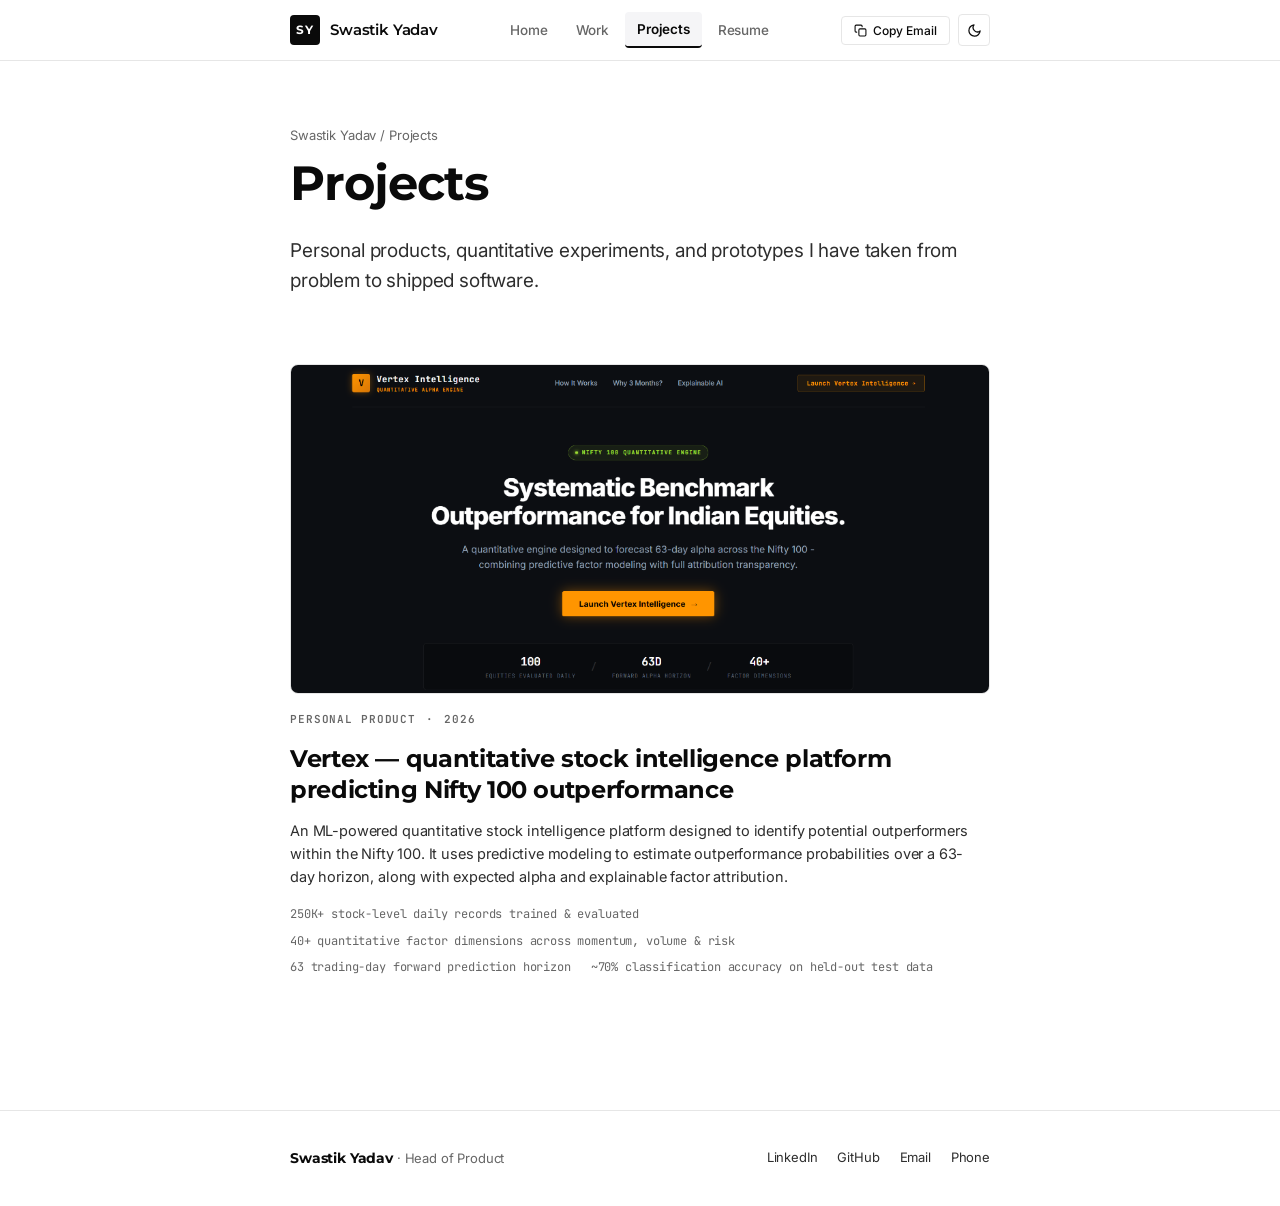
==== commit efde919b: "Remove Live badges, labels, and text across the site" ====
--- a/projects.html
+++ b/projects.html
@@ -113,8 +113,6 @@
           <span>Personal Product</span>
           <span>·</span>
           <span>2026</span>
-          <span>·</span>
-          <span class="badge-live">Live</span>
         </div>
 
         <!-- Title -->
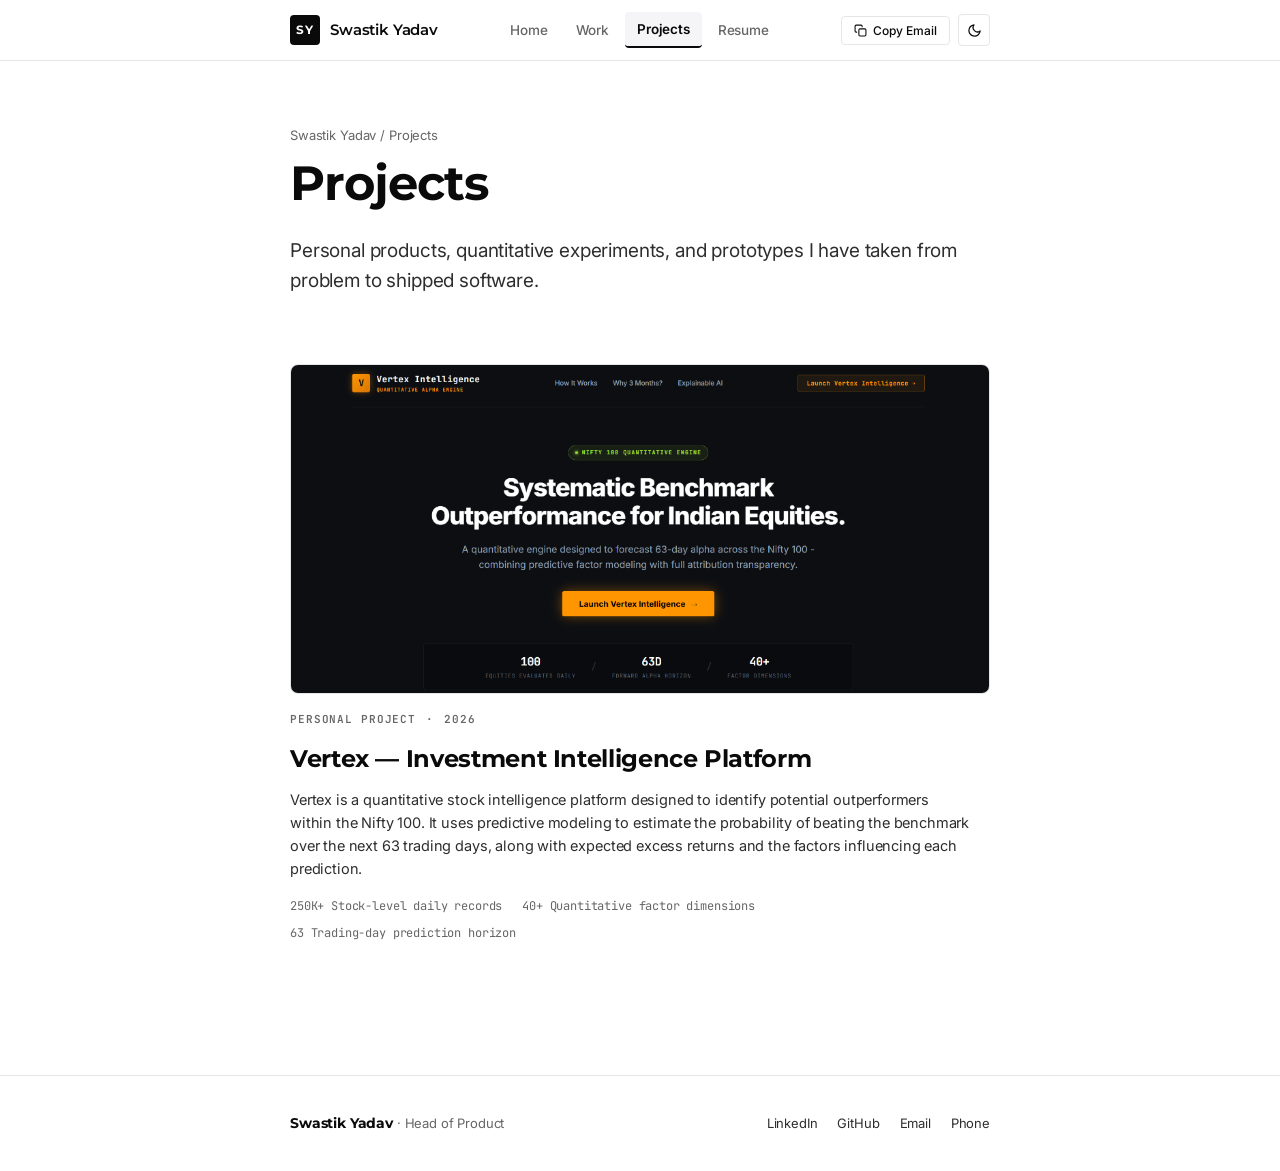
==== commit 4b08d6e7: "Update Vertex project page content to match user-provided copy" ====
--- a/projects.html
+++ b/projects.html
@@ -110,27 +110,26 @@
 
         <!-- Metadata Row -->
         <div class="showcase-meta">
-          <span>Personal Product</span>
+          <span>Personal Project</span>
           <span>·</span>
           <span>2026</span>
         </div>
 
         <!-- Title -->
         <h2 class="showcase-title">
-          <a href="/projects/vertex">Vertex — quantitative stock intelligence platform predicting Nifty 100 outperformance</a>
+          <a href="/projects/vertex">Vertex — Investment Intelligence Platform</a>
         </h2>
 
         <!-- Description -->
         <p class="showcase-desc">
-          An ML-powered quantitative stock intelligence platform designed to identify potential outperformers within the Nifty 100. It uses predictive modeling to estimate outperformance probabilities over a 63-day horizon, along with expected alpha and explainable factor attribution.
+          Vertex is a quantitative stock intelligence platform designed to identify potential outperformers within the Nifty 100. It uses predictive modeling to estimate the probability of beating the benchmark over the next 63 trading days, along with expected excess returns and the factors influencing each prediction.
         </p>
 
         <!-- Monospace Specs / Highlights -->
         <div class="showcase-specs">
-          <span class="showcase-spec-item">250K+ stock-level daily records trained &amp; evaluated</span>
-          <span class="showcase-spec-item">40+ quantitative factor dimensions across momentum, volume &amp; risk</span>
-          <span class="showcase-spec-item">63 trading-day forward prediction horizon</span>
-          <span class="showcase-spec-item">~70% classification accuracy on held-out test data</span>
+          <span class="showcase-spec-item">250K+ Stock-level daily records</span>
+          <span class="showcase-spec-item">40+ Quantitative factor dimensions</span>
+          <span class="showcase-spec-item">63 Trading-day prediction horizon</span>
         </div>
       </article>
 
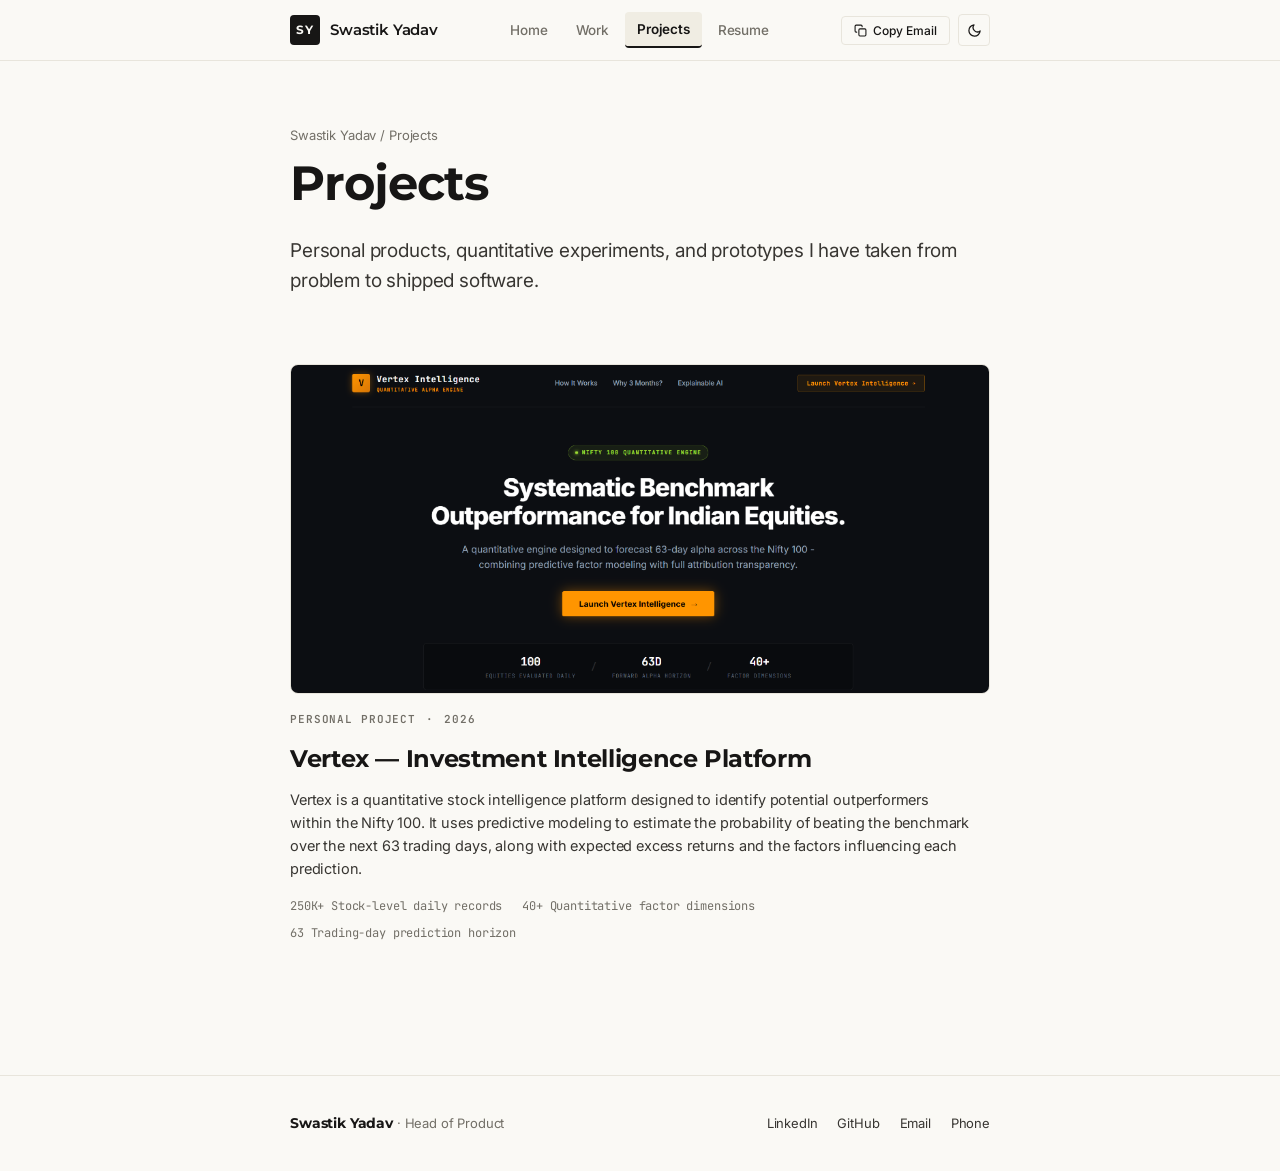
==== commit ed875787: "Switch light theme background to Warm Chalk (#FAF9F5)" ====
--- a/projects.html
+++ b/projects.html
@@ -48,7 +48,7 @@
   <!-- Fonts and Stylesheet -->
   <link rel="preconnect" href="https://fonts.googleapis.com">
   <link rel="preconnect" href="https://fonts.gstatic.com" crossorigin>
-  <link rel="stylesheet" href="/styles.css?v=5">
+  <link rel="stylesheet" href="/styles.css?v=6">
 </head>
 <body>
 
--- a/styles.css
+++ b/styles.css
@@ -8,25 +8,25 @@
 
 :root {
   color-scheme: light;
-  --bg: #ffffff;
-  --text: #0a0a0a;
-  --text-secondary: #2e2e2e;
-  --text-muted: #666666;
-  --border: #e6e6e6;
-  --border-strong: #0a0a0a;
-  --card-bg: #fbfbfb;
-  --card-border: #e8e8ed;
-  --card-hover: #f3f3f6;
-  --accent-pill: #f0f0f2;
+  --bg: #faf9f5;
+  --text: #171615;
+  --text-secondary: #383632;
+  --text-muted: #726f67;
+  --border: #e8e5dc;
+  --border-strong: #171615;
+  --card-bg: #f3f1e8;
+  --card-border: #e8e5dc;
+  --card-hover: #ece9df;
+  --accent-pill: #eae6dc;
   --tag-bg: transparent;
-  --tag-border: #d0d0d0;
-  --tag-text: #0a0a0a;
-  --header-bg: rgba(255, 255, 255, 0.94);
-  --header-border: #e6e6e6;
-  --brand-bg: #0a0a0a;
-  --brand-fg: #ffffff;
-  --btn-bg: #ffffff;
-  --btn-hover: #f5f5f7;
+  --tag-border: #d4cfc4;
+  --tag-text: #171615;
+  --header-bg: rgba(250, 249, 245, 0.94);
+  --header-border: #e8e5dc;
+  --brand-bg: #171615;
+  --brand-fg: #faf9f5;
+  --btn-bg: #faf9f5;
+  --btn-hover: #f0ede3;
   --serif: "Montserrat", -apple-system, BlinkMacSystemFont, "Segoe UI", Roboto, sans-serif;
   --sans: "Inter", -apple-system, BlinkMacSystemFont, "Segoe UI", Roboto, sans-serif;
   --mono: "JetBrains Mono", "SF Mono", Consolas, monospace;
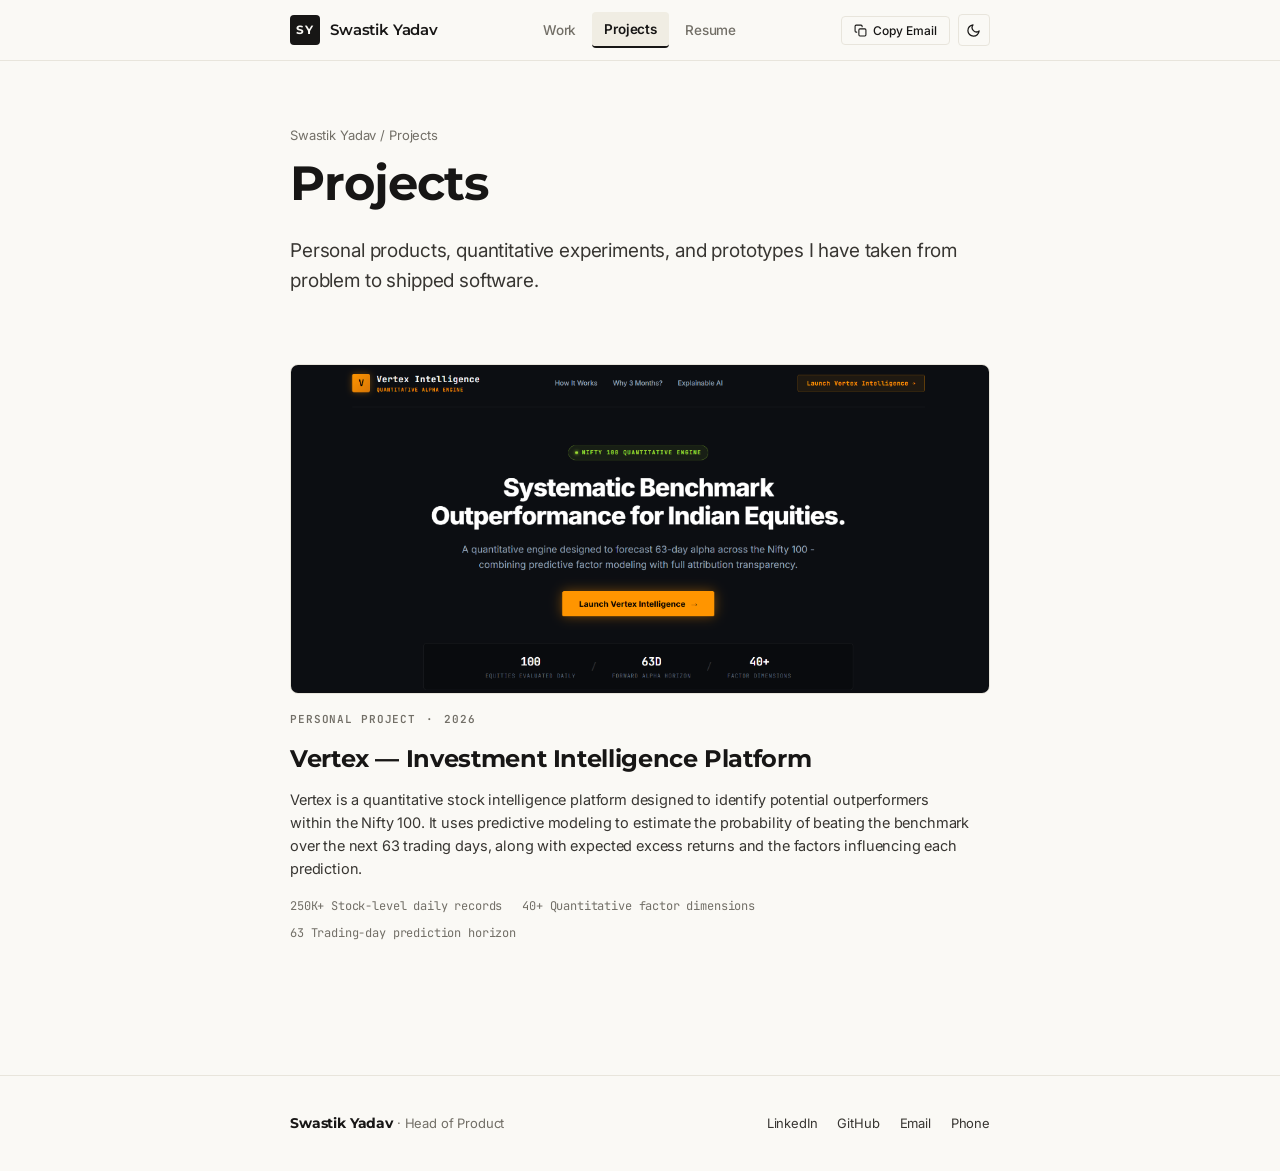
==== commit 9dec0f6a: "Widen homepage layout, remove email from home, harmonize navbar across all pages and link brand name" ====
--- a/projects.html
+++ b/projects.html
@@ -48,7 +48,7 @@
   <!-- Fonts and Stylesheet -->
   <link rel="preconnect" href="https://fonts.googleapis.com">
   <link rel="preconnect" href="https://fonts.gstatic.com" crossorigin>
-  <link rel="stylesheet" href="/styles.css?v=6">
+  <link rel="stylesheet" href="/styles.css?v=8">
 </head>
 <body>
 
@@ -62,7 +62,6 @@
 
       <!-- Main Navigation -->
       <nav class="site-nav" aria-label="Main Navigation">
-        <a href="/" class="nav-link" data-nav="home">Home</a>
         <a href="/work" class="nav-link" data-nav="work">Work</a>
         <a href="/projects" class="nav-link active" data-nav="projects">Projects</a>
         <a href="/resume" class="nav-link" data-nav="resume">Resume</a>
--- a/styles.css
+++ b/styles.css
@@ -31,6 +31,7 @@
   --sans: "Inter", -apple-system, BlinkMacSystemFont, "Segoe UI", Roboto, sans-serif;
   --mono: "JetBrains Mono", "SF Mono", Consolas, monospace;
   --page: min(700px, calc(100vw - 36px));
+  --page-wide: min(1140px, calc(100vw - 64px));
   --transition: all 0.15s ease;
 }
 
@@ -140,6 +141,12 @@
   gap: 10px;
   text-decoration: none;
   color: var(--text);
+  transition: var(--transition);
+  cursor: pointer;
+}
+
+.brand:hover {
+  opacity: 0.8;
 }
 
 .brand-mark {
@@ -475,6 +482,24 @@
   font-family: var(--mono);
   font-size: 12px;
   color: var(--text-muted);
+}
+
+.divider-slash {
+  font-weight: 300;
+  opacity: 0.35;
+  margin: 0 4px;
+}
+
+.org-name {
+  font-weight: 500;
+  color: var(--text-secondary);
+}
+
+.achievement-desc {
+  font-size: 14.5px;
+  line-height: 1.65;
+  color: var(--text-secondary);
+  margin-top: 4px;
 }
 
 .education-achievement {
@@ -1677,6 +1702,29 @@
   margin: 0;
 }
 
+.detail-subsection-title {
+  font-size: 16px;
+  font-weight: 600;
+  letter-spacing: -0.01em;
+  color: var(--text);
+  margin-top: 10px;
+}
+
+.detail-bullet-list {
+  list-style: disc;
+  padding-left: 20px;
+  display: flex;
+  flex-direction: column;
+  gap: 8px;
+  margin: 0;
+}
+
+.detail-bullet-list li {
+  font-size: 15.5px;
+  line-height: 1.65;
+  color: var(--text-secondary);
+}
+
 .detail-disclaimer {
   margin-top: 16px;
   padding-top: 16px;
@@ -1913,3 +1961,256 @@
     align-items: flex-start;
   }
 }
+
+/* ==========================================================================
+   MINIMAL EDITORIAL HOMEPAGE (WIDE LAYOUT)
+   ========================================================================== */
+body.page-home .header-container {
+  width: 100%;
+  max-width: var(--page-wide);
+}
+
+body.page-home .page-container {
+  width: 100%;
+  max-width: var(--page-wide);
+  padding: 56px 28px 96px;
+}
+
+.home-clean-layout {
+  display: flex;
+  flex-direction: column;
+  gap: 64px;
+}
+
+.hero-quote-block {
+  display: flex;
+  flex-direction: column;
+  gap: 32px;
+  padding-bottom: 48px;
+  border-bottom: 1px solid var(--border);
+}
+
+.hero-statement-text {
+  font-family: var(--serif);
+  font-size: clamp(32px, 4.2vw, 50px);
+  line-height: 1.2;
+  font-weight: 600;
+  letter-spacing: -0.025em;
+  color: var(--text);
+  margin: 0;
+  max-width: 920px;
+}
+
+.hero-identity-row {
+  display: flex;
+  flex-wrap: wrap;
+  align-items: center;
+  justify-content: space-between;
+  gap: 16px;
+}
+
+.identity-badge-group {
+  display: flex;
+  align-items: center;
+  gap: 10px;
+  font-size: 15.5px;
+}
+
+.identity-name {
+  font-family: var(--serif);
+  font-weight: 600;
+  color: var(--text);
+}
+
+.identity-sep {
+  color: var(--text-muted);
+}
+
+.identity-role {
+  font-family: var(--sans);
+  color: var(--text-secondary);
+}
+
+.identity-links {
+  display: flex;
+  align-items: center;
+  gap: 18px;
+}
+
+.arrow-link {
+  display: inline-flex;
+  align-items: center;
+  gap: 4px;
+  font-family: var(--mono);
+  font-size: 13.5px;
+  font-weight: 500;
+  color: var(--text);
+  text-decoration: none;
+  transition: var(--transition);
+}
+
+.arrow-link:hover {
+  text-decoration: underline;
+  opacity: 0.8;
+}
+
+/* My Approach Section */
+.approach-block {
+  display: flex;
+  flex-direction: column;
+  gap: 28px;
+}
+
+.approach-label {
+  font-family: var(--mono);
+  font-size: 12px;
+  font-weight: 600;
+  letter-spacing: 0.14em;
+  text-transform: uppercase;
+  color: var(--text-muted);
+  margin: 0;
+}
+
+.approach-headline {
+  font-family: var(--serif);
+  font-size: clamp(26px, 3.2vw, 36px);
+  font-weight: 700;
+  letter-spacing: -0.02em;
+  color: var(--text);
+  margin: 0;
+}
+
+.approach-items-stack {
+  display: grid;
+  grid-template-columns: repeat(3, 1fr);
+  gap: 24px;
+  margin-top: 8px;
+}
+
+.approach-card {
+  display: flex;
+  flex-direction: column;
+  gap: 16px;
+  padding: 28px 24px;
+  border: 1px solid var(--border);
+  border-radius: 6px;
+  background: var(--card-bg);
+  transition: var(--transition);
+}
+
+.approach-card:hover {
+  border-color: var(--border-strong);
+  background: var(--card-hover);
+  transform: translateY(-2px);
+}
+
+.approach-number {
+  font-family: var(--mono);
+  font-size: 14px;
+  font-weight: 600;
+  color: var(--text-muted);
+}
+
+.approach-body {
+  display: flex;
+  flex-direction: column;
+  gap: 10px;
+}
+
+.approach-title {
+  font-family: var(--sans);
+  font-size: 18px;
+  font-weight: 600;
+  color: var(--text);
+  margin: 0;
+  line-height: 1.35;
+}
+
+.approach-text {
+  font-family: var(--sans);
+  font-size: 14.5px;
+  line-height: 1.65;
+  color: var(--text-secondary);
+  margin: 0;
+}
+
+/* Elsewhere Section */
+.elsewhere-block {
+  display: flex;
+  flex-direction: column;
+  gap: 16px;
+  padding-top: 40px;
+  border-top: 1px solid var(--border);
+}
+
+.elsewhere-label {
+  font-family: var(--mono);
+  font-size: 12px;
+  font-weight: 600;
+  letter-spacing: 0.14em;
+  text-transform: uppercase;
+  color: var(--text-muted);
+  margin: 0;
+}
+
+.elsewhere-links-row {
+  display: flex;
+  flex-wrap: wrap;
+  align-items: center;
+  gap: 28px;
+}
+
+.elsewhere-anchor {
+  font-family: var(--sans);
+  font-size: 15px;
+  font-weight: 500;
+  color: var(--text);
+  text-decoration: none;
+  display: inline-flex;
+  align-items: center;
+  gap: 5px;
+  transition: var(--transition);
+}
+
+.elsewhere-anchor:hover {
+  text-decoration: underline;
+  opacity: 0.8;
+}
+
+/* Clean Simple Footer */
+.minimal-home-footer {
+  margin-top: 48px;
+  padding: 28px 0 40px;
+  border-top: 1px solid var(--border);
+}
+
+.minimal-home-footer-inner {
+  display: flex;
+  justify-content: space-between;
+  align-items: center;
+  font-family: var(--mono);
+  font-size: 13px;
+  color: var(--text-muted);
+}
+
+@media (max-width: 900px) {
+  .approach-items-stack {
+    grid-template-columns: 1fr;
+    gap: 16px;
+  }
+  body.page-home .page-container {
+    padding: 36px 20px 64px;
+  }
+}
+
+@media (max-width: 600px) {
+  .home-clean-layout {
+    gap: 44px;
+  }
+  .hero-identity-row {
+    flex-direction: column;
+    align-items: flex-start;
+    gap: 12px;
+  }
+}
+
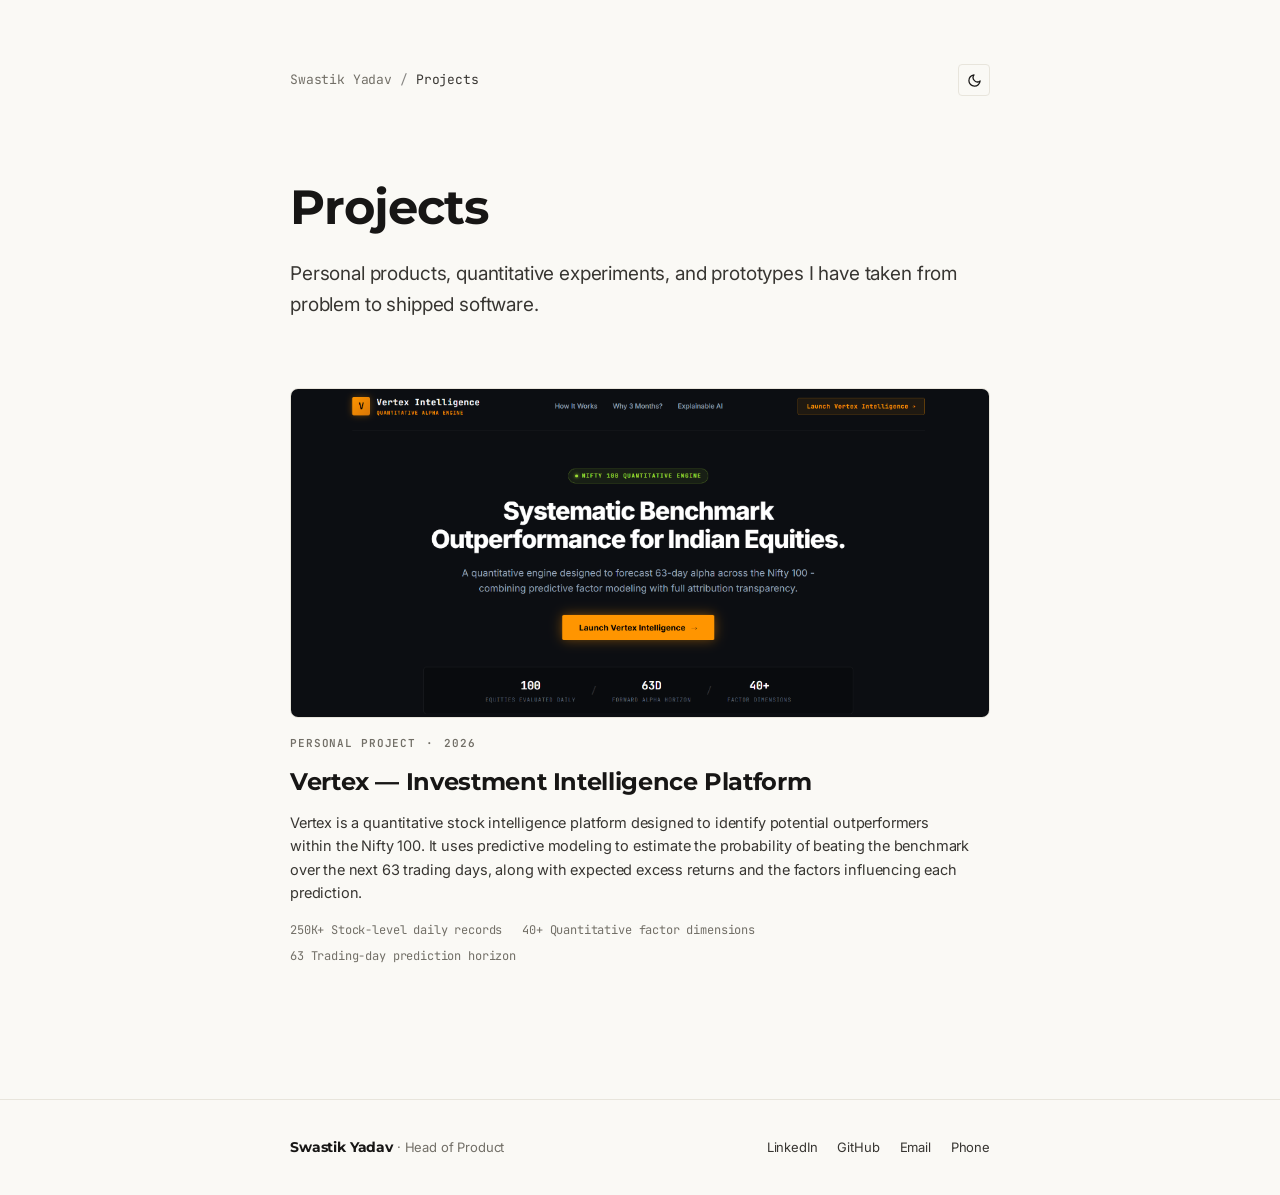
==== commit c50a36f4: "Keep navbar only on homepage, switch subpages to Ujjwal Kumar style breadcrumb navigation" ====
--- a/projects.html
+++ b/projects.html
@@ -48,49 +48,30 @@
   <!-- Fonts and Stylesheet -->
   <link rel="preconnect" href="https://fonts.googleapis.com">
   <link rel="preconnect" href="https://fonts.gstatic.com" crossorigin>
-  <link rel="stylesheet" href="/styles.css?v=8">
+  <link rel="stylesheet" href="/styles.css?v=9">
 </head>
 <body>
 
-  <!-- Sticky Top Navigation Bar -->
-  <header class="site-header" role="banner">
-    <div class="header-container">
-      <a class="brand" href="/" aria-label="Swastik Yadav Portfolio">
-        <span class="brand-mark">SY</span>
-        <span class="brand-name">Swastik Yadav</span>
-      </a>
+  <!-- Main Projects Listing Content -->
+  <main class="page-container" role="main">
 
-      <!-- Main Navigation -->
-      <nav class="site-nav" aria-label="Main Navigation">
-        <a href="/work" class="nav-link" data-nav="work">Work</a>
-        <a href="/projects" class="nav-link active" data-nav="projects">Projects</a>
-        <a href="/resume" class="nav-link" data-nav="resume">Resume</a>
+    <!-- Top Breadcrumb Navigation & Action Row -->
+    <div class="subpage-top-bar">
+      <nav class="detail-breadcrumb" aria-label="Breadcrumb">
+        <a href="/">Swastik Yadav</a>
+        <span class="separator">/</span>
+        <span class="current">Projects</span>
       </nav>
 
-      <div class="header-actions">
-        <!-- Copy Email Action -->
-        <button type="button" class="btn-action" data-copy-email="swastik15.work@gmail.com" aria-label="Copy email address" title="Copy email address">
-          <svg viewBox="0 0 24 24" fill="none" stroke-width="2" stroke-linecap="round" stroke-linejoin="round">
-            <rect x="9" y="9" width="13" height="13" rx="2" ry="2"></rect>
-            <path d="M5 15H4a2 2 0 0 1-2-2V4a2 2 0 0 1 2-2h9a2 2 0 0 1 2 2v1"></path>
-          </svg>
-          <span>Copy Email</span>
-        </button>
-
-        <!-- Theme Toggle -->
+      <div class="subpage-actions">
         <button type="button" class="theme-toggle" data-theme-toggle aria-label="Toggle color theme" title="Toggle theme">
           <span class="theme-toggle-icon"></span>
         </button>
       </div>
     </div>
-  </header>
-
-  <!-- Main Projects Listing Content -->
-  <main class="page-container" role="main">
 
     <!-- Page Header (Ujjwal Kumar Style) -->
     <header class="page-header-block">
-      <p class="header-breadcrumb">Swastik Yadav / Projects</p>
       <h1 class="page-title">Projects</h1>
       <p class="page-subtitle">
         Personal products, quantitative experiments, and prototypes I have taken from problem to shipped software.
--- a/styles.css
+++ b/styles.css
@@ -1307,6 +1307,21 @@
    Used across both Work and Projects pages
    ========================================================================== */
 
+/* Subpage Top Bar (Ujjwal Kumar Style Minimal Breadcrumb Nav) */
+.subpage-top-bar {
+  display: flex;
+  justify-content: space-between;
+  align-items: center;
+  gap: 16px;
+  margin-bottom: 28px;
+}
+
+.subpage-actions {
+  display: flex;
+  align-items: center;
+  gap: 8px;
+}
+
 .page-header-block {
   display: flex;
   flex-direction: column;
@@ -1871,6 +1886,7 @@
 
   .site-header,
   .site-footer,
+  .subpage-top-bar,
   .toast,
   .theme-toggle {
     display: none !important;
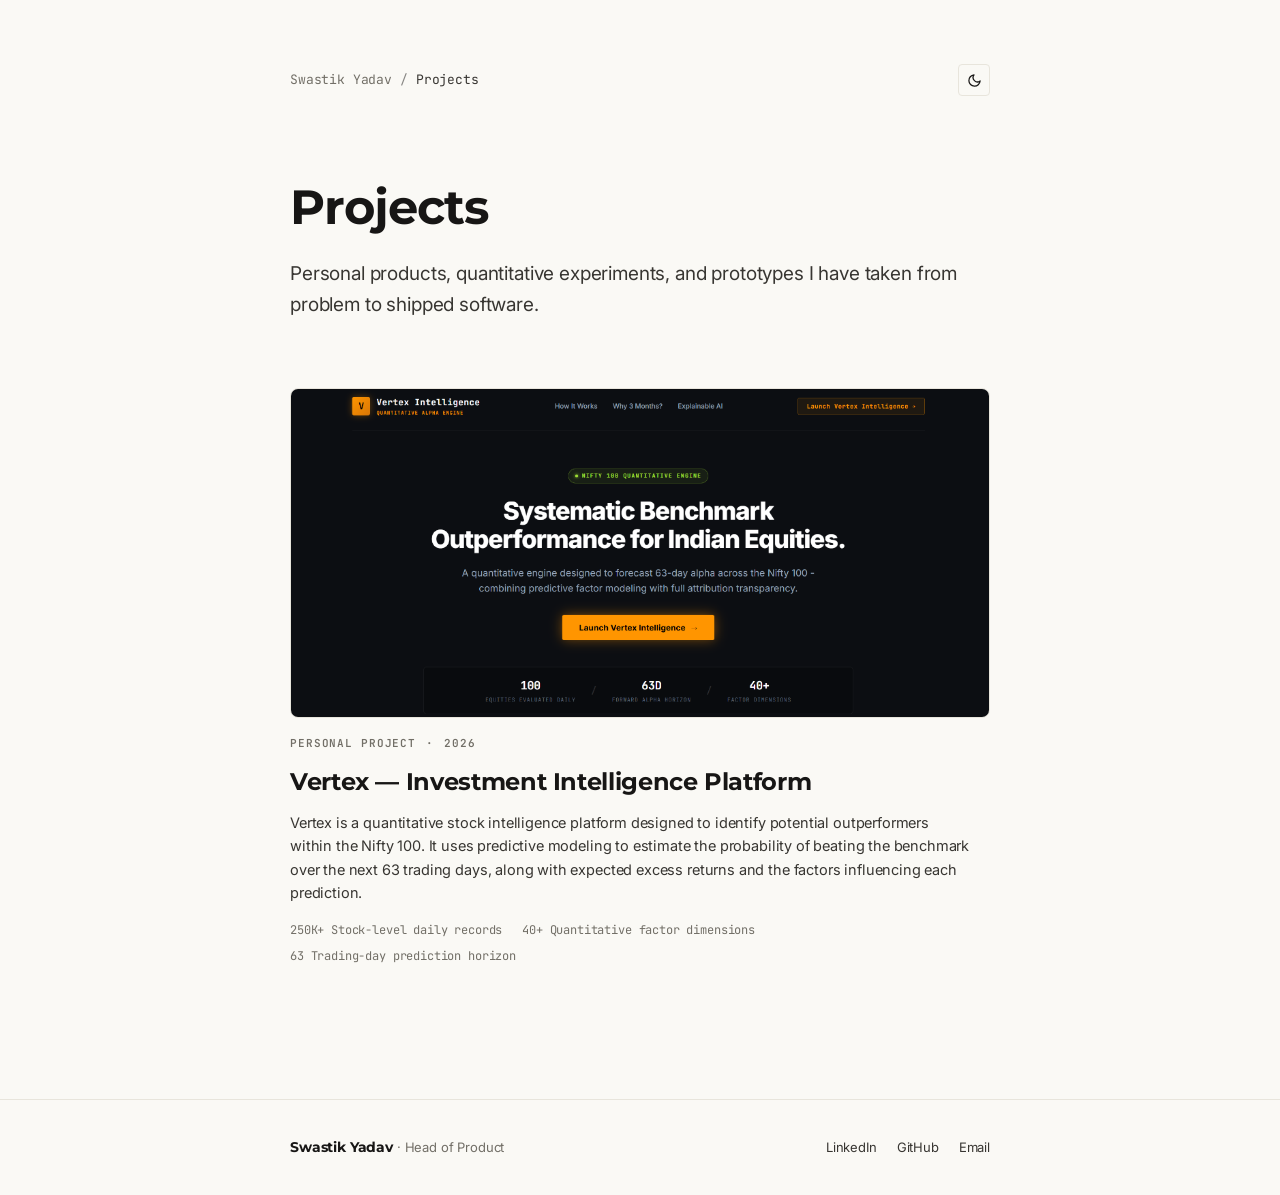
==== commit 6d610728: "Remove phone number from resume header, JSON-LD schema, and all page footers" ====
--- a/projects.html
+++ b/projects.html
@@ -128,7 +128,6 @@
         <a class="footer-link" href="https://linkedin.com/in/swastik-yadav15" target="_blank" rel="noopener noreferrer">LinkedIn</a>
         <a class="footer-link" href="https://github.com/swastik1510" target="_blank" rel="noopener noreferrer">GitHub</a>
         <a class="footer-link" href="mailto:swastik15.work@gmail.com">Email</a>
-        <a class="footer-link" href="tel:+917387340773">Phone</a>
       </nav>
     </div>
   </footer>
--- a/styles.css
+++ b/styles.css
@@ -1979,7 +1979,7 @@
 }
 
 /* ==========================================================================
-   MINIMAL EDITORIAL HOMEPAGE (WIDE LAYOUT)
+   MINIMAL EDITORIAL HOMEPAGE (WIDE LAYOUT & FULL-SCREEN FIRST VIEW)
    ========================================================================== */
 body.page-home .header-container {
   width: 100%;
@@ -1989,47 +1989,49 @@
 body.page-home .page-container {
   width: 100%;
   max-width: var(--page-wide);
-  padding: 56px 28px 96px;
+  padding: 0 28px 96px;
 }
 
 .home-clean-layout {
   display: flex;
   flex-direction: column;
-  gap: 64px;
 }
 
 .hero-quote-block {
-  display: flex;
-  flex-direction: column;
-  gap: 32px;
-  padding-bottom: 48px;
-  border-bottom: 1px solid var(--border);
+  min-height: calc(100vh - 60px);
+  min-height: calc(100dvh - 60px);
+  display: flex;
+  flex-direction: column;
+  justify-content: center;
+  gap: clamp(28px, 4vh, 44px);
+  padding: clamp(32px, 6vh, 64px) 0;
+  box-sizing: border-box;
+  border-bottom: none;
 }
 
 .hero-statement-text {
   font-family: var(--serif);
-  font-size: clamp(32px, 4.2vw, 50px);
-  line-height: 1.2;
-  font-weight: 600;
-  letter-spacing: -0.025em;
+  font-size: clamp(36px, 5.2vw, 62px);
+  line-height: 1.16;
+  font-weight: 600;
+  letter-spacing: -0.03em;
   color: var(--text);
   margin: 0;
-  max-width: 920px;
+  max-width: 980px;
 }
 
 .hero-identity-row {
   display: flex;
-  flex-wrap: wrap;
-  align-items: center;
-  justify-content: space-between;
-  gap: 16px;
+  flex-direction: column;
+  align-items: flex-start;
+  gap: 12px;
 }
 
 .identity-badge-group {
   display: flex;
   align-items: center;
   gap: 10px;
-  font-size: 15.5px;
+  font-size: 16px;
 }
 
 .identity-name {
@@ -2050,7 +2052,7 @@
 .identity-links {
   display: flex;
   align-items: center;
-  gap: 18px;
+  gap: 20px;
 }
 
 .arrow-link {
@@ -2070,11 +2072,14 @@
   opacity: 0.8;
 }
 
-/* My Approach Section */
+/* My Approach Section (Vertical & Non-Card Editorial Layout - Appears on scroll) */
 .approach-block {
   display: flex;
   flex-direction: column;
-  gap: 28px;
+  gap: 32px;
+  padding-top: clamp(60px, 10vh, 100px);
+  padding-bottom: 40px;
+  border-top: 1px solid var(--border);
 }
 
 .approach-label {
@@ -2096,56 +2101,80 @@
   margin: 0;
 }
 
-.approach-items-stack {
+.approach-vertical-list {
+  display: flex;
+  flex-direction: column;
+  gap: 36px;
+  margin-top: 12px;
+}
+
+.approach-row {
   display: grid;
-  grid-template-columns: repeat(3, 1fr);
+  grid-template-columns: 46px 1fr;
   gap: 24px;
-  margin-top: 8px;
-}
-
-.approach-card {
-  display: flex;
-  flex-direction: column;
-  gap: 16px;
-  padding: 28px 24px;
-  border: 1px solid var(--border);
-  border-radius: 6px;
-  background: var(--card-bg);
-  transition: var(--transition);
-}
-
-.approach-card:hover {
-  border-color: var(--border-strong);
-  background: var(--card-hover);
-  transform: translateY(-2px);
-}
-
-.approach-number {
+  align-items: flex-start;
+}
+
+.approach-sketch-icon {
+  width: 44px;
+  height: 44px;
+  display: flex;
+  align-items: center;
+  justify-content: center;
+  color: var(--text);
+  flex-shrink: 0;
+  margin-top: 2px;
+}
+
+.approach-sketch-icon svg {
+  width: 38px;
+  height: 38px;
+  stroke: var(--text);
+  opacity: 0.85;
+  transition: opacity 0.2s ease, transform 0.2s ease;
+}
+
+.approach-row:hover .approach-sketch-icon svg {
+  opacity: 1;
+  transform: rotate(-3deg) scale(1.06);
+}
+
+.approach-details {
+  display: flex;
+  flex-direction: column;
+  gap: 8px;
+  max-width: 820px;
+}
+
+.approach-header-line {
+  display: flex;
+  align-items: baseline;
+  gap: 12px;
+  flex-wrap: wrap;
+}
+
+.approach-num {
   font-family: var(--mono);
   font-size: 14px;
   font-weight: 600;
   color: var(--text-muted);
-}
-
-.approach-body {
-  display: flex;
-  flex-direction: column;
-  gap: 10px;
+  letter-spacing: 0.04em;
 }
 
 .approach-title {
+  font-family: var(--serif);
+  font-size: clamp(19px, 2.4vw, 22px);
+  font-weight: 600;
+  color: var(--text);
+  margin: 0;
+  line-height: 1.3;
+  letter-spacing: -0.015em;
+}
+
+.approach-desc {
   font-family: var(--sans);
-  font-size: 18px;
-  font-weight: 600;
-  color: var(--text);
-  margin: 0;
-  line-height: 1.35;
-}
-
-.approach-text {
-  font-family: var(--sans);
-  font-size: 14.5px;
-  line-height: 1.65;
+  font-size: 15.5px;
+  line-height: 1.68;
   color: var(--text-secondary);
   margin: 0;
 }
@@ -2161,10 +2190,9 @@
 
 .elsewhere-label {
   font-family: var(--mono);
-  font-size: 12px;
-  font-weight: 600;
-  letter-spacing: 0.14em;
-  text-transform: uppercase;
+  font-size: 13px;
+  font-weight: 500;
+  letter-spacing: 0.04em;
   color: var(--text-muted);
   margin: 0;
 }
@@ -2210,10 +2238,6 @@
 }
 
 @media (max-width: 900px) {
-  .approach-items-stack {
-    grid-template-columns: 1fr;
-    gap: 16px;
-  }
   body.page-home .page-container {
     padding: 36px 20px 64px;
   }
@@ -2228,5 +2252,20 @@
     align-items: flex-start;
     gap: 12px;
   }
-}
-
+  .approach-row {
+    grid-template-columns: 36px 1fr;
+    gap: 16px;
+  }
+  .approach-sketch-icon {
+    width: 36px;
+    height: 36px;
+  }
+  .approach-sketch-icon svg {
+    width: 32px;
+    height: 32px;
+  }
+  .approach-vertical-list {
+    gap: 28px;
+  }
+}
+
